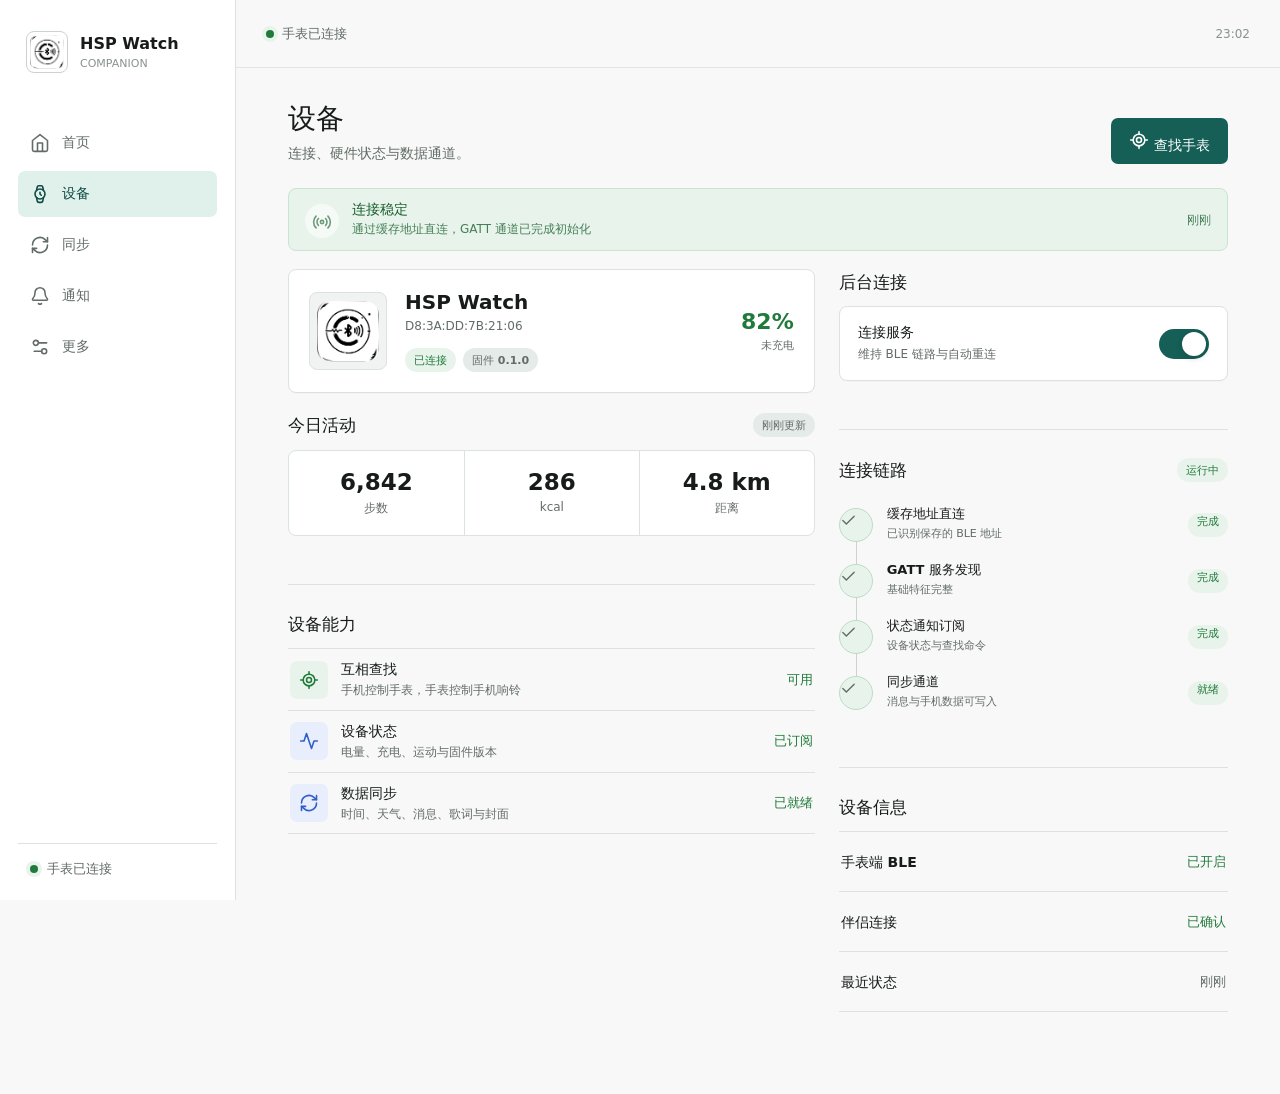
==== design/device.html @ fd457696 "fix(music):music cover send to the watch" ====
<!doctype html>
<html lang="zh-CN">
<head>
  <meta charset="utf-8">
  <meta name="viewport" content="width=device-width, initial-scale=1, viewport-fit=cover">
  <meta name="theme-color" content="#f7f8f7">
  <title>HSP Watch · 设备</title>
  <link rel="icon" href="../app/src/main/res/mipmap-xxxhdpi/ic_launcher_watch.png">
  <link rel="stylesheet" href="assets/styles.css">
  <script defer src="assets/app.js"></script>
</head>
<body data-page="device">
  <div class="app-layout">
    <div data-side-nav></div>

    <div class="app-stage">
      <header class="topbar">
        <a class="mobile-brand" href="index.html">
          <img src="../app/src/main/res/mipmap-xxxhdpi/ic_launcher_watch.png" alt="">
          <span>HSP Watch</span>
        </a>
        <div class="topbar-state">
          <span class="status-dot" data-connection-dot></span>
          <span data-connected-copy>手表已连接</span>
        </div>
        <time class="topbar-time" data-current-time>09:41</time>
      </header>

      <main class="page">
        <div class="page-head">
          <div>
            <h1>设备</h1>
            <p>连接、硬件状态与数据通道。</p>
          </div>
          <button class="btn btn-primary desktop-only" type="button" data-action="find-watch">
            <span class="icon" data-icon="locate-fixed"></span>
            <span data-find-label>查找手表</span>
          </button>
        </div>

        <div class="status-banner">
          <span class="banner-icon"><span class="icon" data-icon="radio"></span></span>
          <div>
            <strong>连接稳定</strong>
            <span>通过缓存地址直连，GATT 通道已完成初始化</span>
          </div>
          <span class="banner-tail" data-sync-age>刚刚</span>
        </div>

        <div class="detail-grid">
          <div class="stack">
            <article class="device-profile surface">
              <div class="device-profile-image">
                <img src="../docs/icon.png" alt="HSP Watch 蓝牙手表标志">
              </div>
              <div class="device-profile-copy">
                <h2>HSP Watch</h2>
                <p>D8:3A:DD:7B:21:06</p>
                <div class="media-capabilities">
                  <span class="badge success">已连接</span>
                  <span class="badge">固件 0.1.0</span>
                </div>
              </div>
              <div class="profile-battery">
                <strong>82%</strong>
                <span>未充电</span>
              </div>
            </article>

            <section class="section">
              <div class="section-head">
                <h2>今日活动</h2>
                <span class="badge">刚刚更新</span>
              </div>
              <div class="activity-strip">
                <div class="activity-item"><strong>6,842</strong><span>步数</span></div>
                <div class="activity-item"><strong>286</strong><span>kcal</span></div>
                <div class="activity-item"><strong>4.8 km</strong><span>距离</span></div>
              </div>
            </section>

            <section class="section">
              <div class="section-head"><h2>设备能力</h2></div>
              <div class="list">
                <div class="list-row">
                  <span class="row-icon green"><span class="icon" data-icon="locate-fixed"></span></span>
                  <span class="row-main"><span class="row-title">互相查找</span><span class="row-subtitle">手机控制手表，手表控制手机响铃</span></span>
                  <span class="row-value success">可用</span>
                </div>
                <div class="list-row">
                  <span class="row-icon blue"><span class="icon" data-icon="activity"></span></span>
                  <span class="row-main"><span class="row-title">设备状态</span><span class="row-subtitle">电量、充电、运动与固件版本</span></span>
                  <span class="row-value success">已订阅</span>
                </div>
                <div class="list-row">
                  <span class="row-icon blue"><span class="icon" data-icon="refresh-cw"></span></span>
                  <span class="row-main"><span class="row-title">数据同步</span><span class="row-subtitle">时间、天气、消息、歌词与封面</span></span>
                  <span class="row-value success">已就绪</span>
                </div>
              </div>
            </section>

            <button class="btn btn-primary btn-block mobile-only" type="button" data-action="find-watch">
              <span class="icon" data-icon="locate-fixed"></span>
              <span data-find-label>查找手表</span>
            </button>
          </div>

          <div class="stack">
            <section class="section">
              <div class="section-head"><h2>后台连接</h2></div>
              <div class="service-control surface">
                <div class="service-control-copy">
                  <strong>连接服务</strong>
                  <span>维持 BLE 链路与自动重连</span>
                </div>
                <label class="switch" aria-label="后台连接服务">
                  <input type="checkbox" checked data-service-toggle>
                  <span class="switch-track"></span>
                </label>
              </div>
            </section>

            <section class="section">
              <div class="section-head"><h2>连接链路</h2><span class="badge success" data-service-badge>运行中</span></div>
              <div class="timeline">
                <div class="timeline-step">
                  <span class="timeline-node"><span class="icon icon-sm" data-icon="check"></span></span>
                  <div><strong>缓存地址直连</strong><span>已识别保存的 BLE 地址</span></div>
                  <span class="badge success">完成</span>
                </div>
                <div class="timeline-step">
                  <span class="timeline-node"><span class="icon icon-sm" data-icon="check"></span></span>
                  <div><strong>GATT 服务发现</strong><span>基础特征完整</span></div>
                  <span class="badge success">完成</span>
                </div>
                <div class="timeline-step">
                  <span class="timeline-node"><span class="icon icon-sm" data-icon="check"></span></span>
                  <div><strong>状态通知订阅</strong><span>设备状态与查找命令</span></div>
                  <span class="badge success">完成</span>
                </div>
                <div class="timeline-step">
                  <span class="timeline-node"><span class="icon icon-sm" data-icon="check"></span></span>
                  <div><strong>同步通道</strong><span>消息与手机数据可写入</span></div>
                  <span class="badge success">就绪</span>
                </div>
              </div>
            </section>

            <section class="section">
              <div class="section-head"><h2>设备信息</h2></div>
              <div class="list">
                <div class="list-row">
                  <span class="row-main"><span class="row-title">手表端 BLE</span></span>
                  <span class="row-value success">已开启</span>
                </div>
                <div class="list-row">
                  <span class="row-main"><span class="row-title">伴侣连接</span></span>
                  <span class="row-value success">已确认</span>
                </div>
                <div class="list-row">
                  <span class="row-main"><span class="row-title">最近状态</span></span>
                  <span class="row-value">刚刚</span>
                </div>
              </div>
            </section>
          </div>
        </div>
      </main>

      <div data-bottom-nav></div>
    </div>
  </div>

  <div class="toast" role="status" aria-live="polite" data-toast></div>
</body>
</html>
---- design/assets/styles.css ----
:root {
  color-scheme: light;
  --canvas: #eef1f0;
  --background: #f7f8f7;
  --surface: #ffffff;
  --surface-subtle: #f0f3f1;
  --surface-strong: #e5ebe8;
  --text: #171b19;
  --text-soft: #626c67;
  --text-faint: #89928e;
  --line: #dce2df;
  --line-strong: #cbd3cf;
  --primary: #155f57;
  --primary-strong: #104a44;
  --primary-soft: #e0f1ec;
  --blue: #315fc7;
  --blue-soft: #e8eefc;
  --success: #207a3b;
  --success-soft: #e8f4eb;
  --warning: #93621b;
  --warning-soft: #fff2d5;
  --danger: #b73832;
  --danger-soft: #fbe9e7;
  --shadow: 0 18px 48px rgba(23, 43, 36, 0.08);
  --radius: 8px;
  --nav-width: 236px;
  --content-width: 1000px;
  font-family: Inter, "Noto Sans SC", "PingFang SC", "Microsoft YaHei", system-ui, sans-serif;
  font-synthesis: none;
  letter-spacing: 0;
}

* {
  box-sizing: border-box;
}

html {
  background: var(--canvas);
  min-width: 320px;
}

body {
  margin: 0;
  min-width: 320px;
  min-height: 100vh;
  background: var(--background);
  color: var(--text);
  -webkit-font-smoothing: antialiased;
  text-rendering: optimizeLegibility;
}

button,
input,
select,
textarea {
  font: inherit;
}

button,
a {
  -webkit-tap-highlight-color: transparent;
}

a {
  color: inherit;
  text-decoration: none;
}

button {
  border: 0;
}

button:focus-visible,
a:focus-visible,
summary:focus-visible,
input:focus-visible {
  outline: 3px solid rgba(49, 95, 199, 0.25);
  outline-offset: 2px;
}

.icon {
  display: inline-flex;
  width: 20px;
  height: 20px;
  flex: 0 0 20px;
  stroke-width: 1.9;
}

.icon svg {
  width: 100%;
  height: 100%;
  fill: none;
  stroke: currentColor;
  stroke-linecap: round;
  stroke-linejoin: round;
  stroke-width: 1.9;
}

.icon-sm {
  width: 17px;
  height: 17px;
  flex-basis: 17px;
}

.icon-lg {
  width: 26px;
  height: 26px;
  flex-basis: 26px;
}

.app-layout {
  width: min(100%, 1440px);
  min-height: 100vh;
  margin: 0 auto;
  background: var(--background);
}

.side-nav {
  position: fixed;
  inset: 0 auto 0 max(0px, calc((100vw - 1440px) / 2));
  z-index: 30;
  width: var(--nav-width);
  display: flex;
  flex-direction: column;
  padding: 26px 18px 22px;
  border-right: 1px solid var(--line);
  background: var(--surface);
}

.brand {
  display: flex;
  align-items: center;
  gap: 12px;
  min-height: 52px;
  padding: 4px 8px;
}

.brand-mark {
  display: grid;
  width: 42px;
  height: 42px;
  place-items: center;
  overflow: hidden;
  border: 1px solid var(--line-strong);
  border-radius: 8px;
  background: var(--surface);
}

.brand-mark img {
  width: 34px;
  height: 34px;
  object-fit: contain;
}

.brand-copy {
  min-width: 0;
}

.brand-copy strong {
  display: block;
  font-size: 16px;
  line-height: 1.25;
}

.brand-copy span {
  display: block;
  margin-top: 3px;
  color: var(--text-faint);
  font-size: 11px;
  line-height: 1.2;
  text-transform: uppercase;
}

.nav-list {
  display: grid;
  gap: 5px;
  margin-top: 42px;
}

.nav-link {
  display: flex;
  align-items: center;
  gap: 12px;
  min-height: 46px;
  padding: 0 12px;
  border-radius: 7px;
  color: var(--text-soft);
  font-size: 14px;
  font-weight: 650;
  transition: background-color 160ms ease, color 160ms ease;
}

.nav-link:hover {
  background: var(--surface-subtle);
  color: var(--text);
}

.nav-link[aria-current="page"] {
  background: var(--primary-soft);
  color: var(--primary-strong);
}

.side-status {
  margin-top: auto;
  padding: 16px 12px 0;
  border-top: 1px solid var(--line);
}

.side-status-row {
  display: flex;
  align-items: center;
  gap: 9px;
  color: var(--text-soft);
  font-size: 13px;
}

.status-dot {
  width: 8px;
  height: 8px;
  flex: 0 0 8px;
  border-radius: 50%;
  background: var(--success);
  box-shadow: 0 0 0 4px var(--success-soft);
}

.app-stage {
  min-height: 100vh;
  margin-left: var(--nav-width);
}

.topbar {
  position: sticky;
  top: 0;
  z-index: 20;
  display: flex;
  align-items: center;
  justify-content: space-between;
  min-height: 68px;
  padding: 0 30px;
  border-bottom: 1px solid rgba(220, 226, 223, 0.85);
  background: rgba(247, 248, 247, 0.96);
  backdrop-filter: blur(18px);
}

.mobile-brand {
  display: none;
  align-items: center;
  gap: 10px;
  font-size: 15px;
  font-weight: 750;
}

.mobile-brand img {
  width: 30px;
  height: 30px;
  object-fit: contain;
}

.topbar-state {
  display: inline-flex;
  align-items: center;
  gap: 8px;
  color: var(--text-soft);
  font-size: 13px;
}

.topbar-time {
  color: var(--text-faint);
  font-size: 12px;
  font-variant-numeric: tabular-nums;
}

.page {
  width: min(100%, var(--content-width));
  margin: 0 auto;
  padding: 34px 30px 80px;
}

.page-head {
  display: flex;
  align-items: flex-end;
  justify-content: space-between;
  gap: 20px;
  margin-bottom: 24px;
}

.page-head h1 {
  margin: 0;
  font-size: 28px;
  line-height: 1.2;
  font-weight: 760;
  letter-spacing: 0;
}

.page-head p {
  max-width: 520px;
  margin: 7px 0 0;
  color: var(--text-soft);
  font-size: 14px;
  line-height: 1.55;
}

.status-banner {
  display: flex;
  align-items: center;
  gap: 13px;
  min-height: 58px;
  margin-bottom: 18px;
  padding: 12px 16px;
  border: 1px solid #cbe3d1;
  border-radius: var(--radius);
  background: var(--success-soft);
  color: #185d2e;
}

.status-banner.info {
  border-color: #ccd8f4;
  background: var(--blue-soft);
  color: #244a9e;
}

.status-banner.warning {
  border-color: #ecd9ae;
  background: var(--warning-soft);
  color: #6d4712;
}

.status-banner.danger {
  border-color: #f0c8c5;
  background: var(--danger-soft);
  color: #8c2f2a;
}

.status-banner .banner-icon {
  display: grid;
  width: 34px;
  height: 34px;
  flex: 0 0 34px;
  place-items: center;
  border-radius: 50%;
  background: rgba(255, 255, 255, 0.72);
}

.status-banner strong,
.status-banner span {
  display: block;
}

.status-banner strong {
  font-size: 14px;
}

.status-banner span {
  margin-top: 2px;
  color: currentColor;
  font-size: 12px;
  opacity: 0.78;
}

.status-banner .banner-tail {
  margin-left: auto;
  white-space: nowrap;
  font-size: 12px;
  font-weight: 700;
}

.surface {
  border: 1px solid var(--line);
  border-radius: var(--radius);
  background: var(--surface);
  box-shadow: 0 1px 0 rgba(18, 39, 32, 0.02);
}

.home-grid {
  display: grid;
  grid-template-columns: minmax(0, 1.35fr) minmax(280px, 0.65fr);
  gap: 18px;
}

.stack {
  display: grid;
  align-content: start;
  gap: 18px;
}

.device-hero {
  position: relative;
  display: grid;
  grid-template-columns: 148px minmax(0, 1fr);
  min-height: 238px;
  overflow: hidden;
}

.device-visual {
  display: grid;
  place-items: center;
  border-right: 1px solid var(--line);
  background: #edf2f0;
}

.device-visual img {
  width: 108px;
  height: 108px;
  object-fit: contain;
  filter: contrast(1.08);
}

.device-content {
  display: flex;
  min-width: 0;
  flex-direction: column;
  padding: 24px;
}

.eyebrow {
  color: var(--text-faint);
  font-size: 11px;
  font-weight: 750;
  line-height: 1.3;
  text-transform: uppercase;
}

.device-title-row {
  display: flex;
  align-items: flex-start;
  justify-content: space-between;
  gap: 16px;
  margin-top: 7px;
}

.device-title-row h2 {
  margin: 0;
  font-size: 23px;
  line-height: 1.25;
}

.device-subtitle {
  margin: 6px 0 0;
  color: var(--text-soft);
  font-size: 13px;
}

.battery-readout {
  display: inline-flex;
  align-items: center;
  gap: 7px;
  color: var(--success);
  font-size: 15px;
  font-weight: 780;
  font-variant-numeric: tabular-nums;
  white-space: nowrap;
}

.device-meta {
  display: flex;
  flex-wrap: wrap;
  gap: 8px 16px;
  margin-top: 22px;
  color: var(--text-soft);
  font-size: 12px;
}

.device-meta span {
  display: inline-flex;
  align-items: center;
  gap: 6px;
}

.device-actions {
  display: flex;
  gap: 10px;
  margin-top: auto;
  padding-top: 24px;
}

.btn {
  display: inline-flex;
  min-height: 46px;
  align-items: center;
  justify-content: center;
  gap: 9px;
  padding: 0 17px;
  border: 1px solid transparent;
  border-radius: 7px;
  cursor: pointer;
  font-size: 14px;
  font-weight: 720;
  line-height: 1;
  transition: background-color 160ms ease, border-color 160ms ease, color 160ms ease,
    transform 120ms ease;
}

.btn:active {
  transform: translateY(1px);
}

.btn:disabled {
  cursor: wait;
  opacity: 0.72;
}

.btn-primary {
  background: var(--primary);
  color: #ffffff;
}

.btn-primary:hover {
  background: var(--primary-strong);
}

.btn-secondary {
  border-color: var(--line-strong);
  background: var(--surface);
  color: var(--text);
}

.btn-secondary:hover {
  border-color: #aeb9b4;
  background: var(--surface-subtle);
}

.btn-danger {
  border-color: #e4b8b4;
  background: var(--surface);
  color: var(--danger);
}

.btn-danger:hover {
  background: var(--danger-soft);
}

.btn-quiet {
  background: transparent;
  color: var(--primary);
}

.btn-block {
  width: 100%;
}

.icon-button {
  display: inline-grid;
  width: 44px;
  height: 44px;
  place-items: center;
  border: 1px solid var(--line);
  border-radius: 7px;
  background: var(--surface);
  color: var(--text-soft);
  cursor: pointer;
}

.icon-button:hover {
  background: var(--surface-subtle);
  color: var(--text);
}

.stats-grid {
  display: grid;
  grid-template-columns: repeat(3, minmax(0, 1fr));
  gap: 10px;
}

.stat-card {
  min-width: 0;
  padding: 15px 14px;
}

.stat-icon {
  display: grid;
  width: 34px;
  height: 34px;
  place-items: center;
  border-radius: 7px;
  background: var(--surface-subtle);
  color: var(--primary);
}

.stat-value {
  display: block;
  margin-top: 16px;
  font-size: 21px;
  font-weight: 790;
  font-variant-numeric: tabular-nums;
  line-height: 1.1;
}

.stat-label {
  display: block;
  margin-top: 5px;
  overflow-wrap: anywhere;
  color: var(--text-soft);
  font-size: 12px;
}

.section {
  padding: 2px 0;
}

.section + .section {
  margin-top: 28px;
  padding-top: 28px;
  border-top: 1px solid var(--line);
}

.section-head {
  display: flex;
  align-items: center;
  justify-content: space-between;
  gap: 16px;
  margin-bottom: 13px;
}

.section-head h2 {
  margin: 0;
  font-size: 17px;
  line-height: 1.3;
}

.section-head a,
.section-head button {
  color: var(--primary);
  font-size: 12px;
  font-weight: 720;
}

.section-note {
  margin: -4px 0 16px;
  color: var(--text-soft);
  font-size: 12px;
  line-height: 1.55;
}

.list {
  overflow: hidden;
  border-top: 1px solid var(--line);
}

.list-row {
  display: flex;
  min-height: 60px;
  align-items: center;
  gap: 13px;
  padding: 11px 2px;
  border-bottom: 1px solid var(--line);
}

.row-icon {
  display: grid;
  width: 38px;
  height: 38px;
  flex: 0 0 38px;
  place-items: center;
  border-radius: 7px;
  background: var(--surface-subtle);
  color: var(--text-soft);
}

.row-icon.green {
  background: var(--success-soft);
  color: var(--success);
}

.row-icon.blue {
  background: var(--blue-soft);
  color: var(--blue);
}

.row-icon.amber {
  background: var(--warning-soft);
  color: var(--warning);
}

.row-main {
  min-width: 0;
  flex: 1;
}

.row-title {
  display: block;
  overflow-wrap: anywhere;
  font-size: 14px;
  font-weight: 680;
  line-height: 1.35;
}

.row-subtitle {
  display: block;
  margin-top: 3px;
  overflow-wrap: anywhere;
  color: var(--text-soft);
  font-size: 12px;
  line-height: 1.4;
}

.row-value {
  margin-left: auto;
  color: var(--text-soft);
  font-size: 13px;
  font-weight: 650;
  text-align: right;
  white-space: nowrap;
}

.row-value.success {
  color: var(--success);
}

.row-value.warning {
  color: var(--warning);
}

.row-value.danger {
  color: var(--danger);
}

.badge {
  display: inline-flex;
  min-height: 24px;
  align-items: center;
  justify-content: center;
  gap: 5px;
  padding: 3px 9px;
  border-radius: 999px;
  background: var(--surface-strong);
  color: var(--text-soft);
  font-size: 11px;
  font-weight: 720;
  line-height: 1;
  white-space: nowrap;
}

.badge.success {
  background: var(--success-soft);
  color: var(--success);
}

.badge.blue {
  background: var(--blue-soft);
  color: var(--blue);
}

.badge.warning {
  background: var(--warning-soft);
  color: var(--warning);
}

.badge.danger {
  background: var(--danger-soft);
  color: var(--danger);
}

.compact-panel {
  padding: 17px;
}

.quick-status {
  display: grid;
  gap: 2px;
}

.quick-status .list-row {
  min-height: 52px;
  padding-inline: 0;
}

.quick-status .list-row:first-child {
  border-top: 0;
}

.link-row {
  cursor: pointer;
}

.link-row:hover .row-title {
  color: var(--primary);
}

.activity-strip {
  display: grid;
  grid-template-columns: repeat(3, minmax(0, 1fr));
  border: 1px solid var(--line);
  border-radius: var(--radius);
  background: var(--surface);
}

.activity-item {
  min-width: 0;
  padding: 18px;
  text-align: center;
}

.activity-item + .activity-item {
  border-left: 1px solid var(--line);
}

.activity-item strong,
.activity-item span {
  display: block;
}

.activity-item strong {
  font-size: 23px;
  font-variant-numeric: tabular-nums;
}

.activity-item span {
  margin-top: 5px;
  color: var(--text-soft);
  font-size: 12px;
}

.detail-grid {
  display: grid;
  grid-template-columns: minmax(0, 1.15fr) minmax(280px, 0.85fr);
  gap: 24px;
}

.device-profile {
  display: flex;
  align-items: center;
  gap: 18px;
  padding: 20px;
}

.device-profile-image {
  display: grid;
  width: 78px;
  height: 78px;
  flex: 0 0 78px;
  place-items: center;
  border: 1px solid var(--line);
  border-radius: 8px;
  background: var(--surface-subtle);
}

.device-profile-image img {
  width: 62px;
  height: 62px;
  object-fit: contain;
}

.device-profile-copy {
  min-width: 0;
  flex: 1;
}

.device-profile-copy h2 {
  margin: 0;
  font-size: 20px;
}

.device-profile-copy p {
  margin: 5px 0 0;
  overflow-wrap: anywhere;
  color: var(--text-soft);
  font-size: 12px;
  font-variant-numeric: tabular-nums;
}

.profile-battery {
  text-align: right;
}

.profile-battery strong {
  display: block;
  color: var(--success);
  font-size: 22px;
}

.profile-battery span {
  display: block;
  margin-top: 4px;
  color: var(--text-soft);
  font-size: 11px;
}

.service-control {
  display: flex;
  align-items: center;
  justify-content: space-between;
  gap: 18px;
  padding: 17px 18px;
}

.service-control-copy {
  min-width: 0;
}

.service-control-copy strong,
.service-control-copy span {
  display: block;
}

.service-control-copy strong {
  font-size: 14px;
}

.service-control-copy span {
  margin-top: 4px;
  color: var(--text-soft);
  font-size: 12px;
}

.switch {
  position: relative;
  width: 50px;
  height: 30px;
  flex: 0 0 50px;
}

.switch input {
  position: absolute;
  width: 1px;
  height: 1px;
  opacity: 0;
}

.switch-track {
  position: absolute;
  inset: 0;
  border-radius: 999px;
  background: #bfc7c3;
  cursor: pointer;
  transition: background-color 160ms ease;
}

.switch-track::after {
  position: absolute;
  top: 3px;
  left: 3px;
  width: 24px;
  height: 24px;
  border-radius: 50%;
  background: #ffffff;
  box-shadow: 0 2px 6px rgba(20, 35, 30, 0.2);
  content: "";
  transition: transform 160ms ease;
}

.switch input:checked + .switch-track {
  background: var(--primary);
}

.switch input:checked + .switch-track::after {
  transform: translateX(20px);
}

.switch input:focus-visible + .switch-track {
  outline: 3px solid rgba(49, 95, 199, 0.25);
  outline-offset: 2px;
}

.timeline {
  position: relative;
  display: grid;
  gap: 0;
}

.timeline::before {
  position: absolute;
  top: 25px;
  bottom: 25px;
  left: 17px;
  width: 1px;
  background: var(--line-strong);
  content: "";
}

.timeline-step {
  position: relative;
  display: grid;
  grid-template-columns: 36px minmax(0, 1fr) auto;
  align-items: center;
  min-height: 56px;
  gap: 12px;
}

.timeline-node {
  z-index: 1;
  display: grid;
  width: 34px;
  height: 34px;
  place-items: center;
  border: 1px solid #bddbc5;
  border-radius: 50%;
  background: var(--success-soft);
  color: var(--success);
}

.timeline-step strong {
  display: block;
  font-size: 13px;
}

.timeline-step span {
  display: block;
  margin-top: 3px;
  color: var(--text-soft);
  font-size: 11px;
}

.sync-overview {
  display: grid;
  grid-template-columns: minmax(0, 1fr) auto;
  align-items: center;
  gap: 22px;
  padding: 20px;
}

.sync-overview-main {
  display: flex;
  align-items: center;
  gap: 15px;
}

.sync-orbit {
  display: grid;
  width: 54px;
  height: 54px;
  flex: 0 0 54px;
  place-items: center;
  border: 1px solid #bfd0f4;
  border-radius: 50%;
  background: var(--blue-soft);
  color: var(--blue);
}

.sync-overview h2 {
  margin: 0;
  font-size: 18px;
}

.sync-overview p {
  margin: 5px 0 0;
  color: var(--text-soft);
  font-size: 12px;
  line-height: 1.5;
}

.sync-progress {
  height: 3px;
  overflow: hidden;
  border-radius: 3px;
  background: #d9e0de;
}

.sync-progress span {
  display: block;
  width: 0;
  height: 100%;
  background: var(--blue);
  transition: width 1.2s ease;
}

.sync-progress.is-running span {
  width: 82%;
}

.media-panel {
  display: grid;
  grid-template-columns: 104px minmax(0, 1fr);
  overflow: hidden;
}

.media-art {
  display: grid;
  min-height: 142px;
  place-items: center;
  background: #242a28;
  color: #ffffff;
}

.media-art .icon {
  width: 34px;
  height: 34px;
}

.media-content {
  display: flex;
  min-width: 0;
  flex-direction: column;
  justify-content: center;
  padding: 18px;
}

.media-content h3 {
  margin: 0;
  font-size: 16px;
}

.media-content p {
  margin: 5px 0 0;
  color: var(--text-soft);
  font-size: 12px;
}

.media-capabilities {
  display: flex;
  flex-wrap: wrap;
  gap: 7px;
  margin-top: 15px;
}

.source-row {
  display: flex;
  flex-wrap: wrap;
  gap: 9px;
}

.source-chip {
  display: inline-flex;
  min-height: 38px;
  align-items: center;
  gap: 8px;
  padding: 0 12px;
  border: 1px solid var(--line);
  border-radius: 7px;
  background: var(--surface);
  color: var(--text-soft);
  font-size: 12px;
  font-weight: 680;
}

.source-mark {
  display: grid;
  width: 23px;
  height: 23px;
  place-items: center;
  border-radius: 6px;
  background: var(--surface-strong);
  color: var(--text);
  font-size: 10px;
  font-weight: 800;
}

.source-mark.sms {
  background: var(--blue-soft);
  color: var(--blue);
}

.source-mark.wechat {
  background: var(--success-soft);
  color: var(--success);
}

.source-mark.qq {
  background: var(--danger-soft);
  color: var(--danger);
}

.notification-list {
  display: grid;
  gap: 10px;
}

.notification-item {
  display: grid;
  grid-template-columns: 42px minmax(0, 1fr) auto;
  gap: 12px;
  align-items: start;
  padding: 14px;
}

.notification-app {
  display: grid;
  width: 42px;
  height: 42px;
  place-items: center;
  border-radius: 8px;
  background: var(--surface-subtle);
  color: var(--text);
  font-size: 12px;
  font-weight: 820;
}

.notification-copy {
  min-width: 0;
}

.notification-title {
  display: flex;
  align-items: baseline;
  gap: 8px;
}

.notification-title strong {
  overflow: hidden;
  font-size: 13px;
  text-overflow: ellipsis;
  white-space: nowrap;
}

.notification-title span {
  color: var(--text-faint);
  font-size: 11px;
  white-space: nowrap;
}

.notification-copy p {
  display: -webkit-box;
  margin: 5px 0 0;
  overflow: hidden;
  color: var(--text-soft);
  font-size: 12px;
  line-height: 1.45;
  -webkit-box-orient: vertical;
  -webkit-line-clamp: 2;
}

.notification-state {
  margin-top: 1px;
}

.settings-group {
  overflow: hidden;
  border-top: 1px solid var(--line);
}

.setting-row {
  display: flex;
  min-height: 64px;
  align-items: center;
  gap: 13px;
  padding: 10px 2px;
  border-bottom: 1px solid var(--line);
}

.setting-row .btn {
  min-height: 38px;
  padding-inline: 13px;
  font-size: 12px;
}

.diagnostics {
  border: 1px solid var(--line);
  border-radius: var(--radius);
  background: var(--surface);
}

.diagnostics summary {
  display: flex;
  min-height: 58px;
  align-items: center;
  gap: 11px;
  padding: 0 16px;
  cursor: pointer;
  font-size: 14px;
  font-weight: 700;
  list-style: none;
}

.diagnostics summary::-webkit-details-marker {
  display: none;
}

.diagnostics summary .summary-chevron {
  margin-left: auto;
  transition: transform 160ms ease;
}

.diagnostics[open] summary .summary-chevron {
  transform: rotate(90deg);
}

.diagnostic-content {
  padding: 0 16px 15px;
  border-top: 1px solid var(--line);
}

.diagnostic-row {
  display: flex;
  min-height: 43px;
  align-items: center;
  justify-content: space-between;
  gap: 20px;
  border-bottom: 1px solid #edf0ee;
  font-size: 12px;
}

.diagnostic-row:last-child {
  border-bottom: 0;
}

.diagnostic-row span:first-child {
  color: var(--text-soft);
}

.diagnostic-row span:last-child {
  max-width: 60%;
  overflow-wrap: anywhere;
  text-align: right;
  font-variant-numeric: tabular-nums;
}

.bottom-nav {
  display: none;
}

.toast {
  position: fixed;
  right: 24px;
  bottom: 24px;
  z-index: 100;
  display: flex;
  max-width: min(380px, calc(100vw - 32px));
  min-height: 48px;
  align-items: center;
  gap: 10px;
  padding: 11px 15px;
  border: 1px solid #284a43;
  border-radius: 7px;
  background: #173a34;
  color: #ffffff;
  box-shadow: var(--shadow);
  font-size: 13px;
  opacity: 0;
  pointer-events: none;
  transform: translateY(10px);
  transition: opacity 160ms ease, transform 160ms ease;
}

.toast.is-visible {
  opacity: 1;
  transform: translateY(0);
}

.spinner {
  animation: spin 900ms linear infinite;
}

.muted {
  color: var(--text-soft);
}

.success-text {
  color: var(--success);
}

.danger-text {
  color: var(--danger);
}

.numeric {
  font-variant-numeric: tabular-nums;
}

.mt-12 {
  margin-top: 12px;
}

.mt-14 {
  margin-top: 14px;
}

.mt-28 {
  margin-top: 28px;
}

.flush-banner {
  margin-bottom: 0;
}

.desktop-only {
  display: initial;
}

.mobile-only {
  display: none;
}

@keyframes spin {
  to {
    transform: rotate(360deg);
  }
}

@media (max-width: 1050px) {
  :root {
    --nav-width: 218px;
  }

  .page {
    padding-inline: 24px;
  }

  .home-grid,
  .detail-grid {
    grid-template-columns: 1fr;
  }

  .home-grid > .stack:last-child {
    grid-template-columns: repeat(2, minmax(0, 1fr));
  }

  .home-grid > .stack:last-child .section:last-child {
    margin-top: 0;
    padding-top: 2px;
    border-top: 0;
  }
}

@media (max-width: 899px) {
  body {
    background: var(--background);
  }

  .app-layout {
    width: 100%;
  }

  .side-nav {
    display: none;
  }

  .app-stage {
    margin-left: 0;
  }

  .topbar {
    min-height: 60px;
    padding: 0 18px;
    background: rgba(247, 248, 247, 0.97);
  }

  .mobile-brand {
    display: flex;
  }

  .topbar-time {
    display: none;
  }

  .page {
    width: 100%;
    padding: 24px 18px calc(94px + env(safe-area-inset-bottom));
  }

  .page-head {
    align-items: flex-start;
    margin-bottom: 18px;
  }

  .page-head h1 {
    font-size: 24px;
  }

  .page-head p {
    margin-top: 5px;
    font-size: 13px;
  }

  .home-grid > .stack:last-child {
    grid-template-columns: 1fr;
  }

  .home-grid > .stack:last-child .section:last-child {
    margin-top: 28px;
    padding-top: 28px;
    border-top: 1px solid var(--line);
  }

  .bottom-nav {
    position: fixed;
    inset: auto 0 0;
    z-index: 50;
    display: grid;
    grid-template-columns: repeat(5, minmax(0, 1fr));
    min-height: calc(68px + env(safe-area-inset-bottom));
    padding: 7px 6px env(safe-area-inset-bottom);
    border-top: 1px solid var(--line);
    background: rgba(255, 255, 255, 0.97);
    backdrop-filter: blur(18px);
  }

  .bottom-nav .nav-link {
    display: flex;
    min-width: 0;
    min-height: 54px;
    flex-direction: column;
    gap: 4px;
    justify-content: center;
    padding: 3px 2px;
    background: transparent;
    font-size: 10px;
    font-weight: 650;
  }

  .bottom-nav .nav-link[aria-current="page"] {
    color: var(--primary);
  }

  .bottom-nav .nav-link .icon {
    width: 21px;
    height: 21px;
  }

  .toast {
    right: 16px;
    bottom: calc(82px + env(safe-area-inset-bottom));
  }

  .desktop-only {
    display: none;
  }

  .mobile-only {
    display: initial;
  }
}

@media (max-width: 620px) {
  .status-banner {
    align-items: flex-start;
  }

  .status-banner .banner-tail {
    display: none;
  }

  .device-hero {
    grid-template-columns: 96px minmax(0, 1fr);
    min-height: 218px;
  }

  .device-visual img {
    width: 76px;
    height: 76px;
  }

  .device-content {
    padding: 18px 16px;
  }

  .device-title-row {
    display: block;
  }

  .battery-readout {
    margin-top: 9px;
  }

  .device-meta {
    margin-top: 14px;
  }

  .device-actions {
    flex-direction: column;
    padding-top: 16px;
  }

  .device-actions .btn {
    width: 100%;
  }

  .stats-grid {
    gap: 7px;
  }

  .stat-card {
    padding: 13px 10px;
  }

  .stat-icon {
    width: 30px;
    height: 30px;
  }

  .stat-value {
    margin-top: 13px;
    font-size: 18px;
  }

  .activity-item {
    padding: 16px 8px;
  }

  .activity-item strong {
    font-size: 19px;
  }

  .device-profile {
    align-items: flex-start;
    gap: 13px;
    padding: 16px;
  }

  .device-profile-image {
    width: 62px;
    height: 62px;
    flex-basis: 62px;
  }

  .device-profile-image img {
    width: 48px;
    height: 48px;
  }

  .profile-battery {
    margin-left: auto;
  }

  .sync-overview {
    grid-template-columns: 1fr;
    padding: 17px;
  }

  .sync-overview .btn {
    width: 100%;
  }

  .media-panel {
    grid-template-columns: 82px minmax(0, 1fr);
  }

  .media-art {
    min-height: 132px;
  }

  .notification-item {
    grid-template-columns: 38px minmax(0, 1fr);
    padding: 12px;
  }

  .notification-app {
    width: 38px;
    height: 38px;
  }

  .notification-state {
    grid-column: 2;
    justify-self: start;
  }

  .row-value {
    max-width: 42%;
    white-space: normal;
  }
}

@media (max-width: 370px) {
  .page {
    padding-inline: 14px;
  }

  .topbar {
    padding-inline: 14px;
  }

  .stats-grid {
    grid-template-columns: 1fr;
  }

  .stat-card {
    display: grid;
    grid-template-columns: 34px minmax(0, 1fr);
    column-gap: 12px;
    align-items: center;
  }

  .stat-value {
    margin-top: 0;
  }

  .stat-label {
    grid-column: 2;
  }

  .device-hero {
    grid-template-columns: 1fr;
  }

  .device-visual {
    min-height: 88px;
    border-right: 0;
    border-bottom: 1px solid var(--line);
  }

  .device-visual img {
    width: 64px;
    height: 64px;
  }

  .activity-strip {
    grid-template-columns: 1fr;
  }

  .activity-item + .activity-item {
    border-top: 1px solid var(--line);
    border-left: 0;
  }
}

@media (prefers-reduced-motion: reduce) {
  *,
  *::before,
  *::after {
    scroll-behavior: auto !important;
    animation-duration: 0.01ms !important;
    animation-iteration-count: 1 !important;
    transition-duration: 0.01ms !important;
  }
}
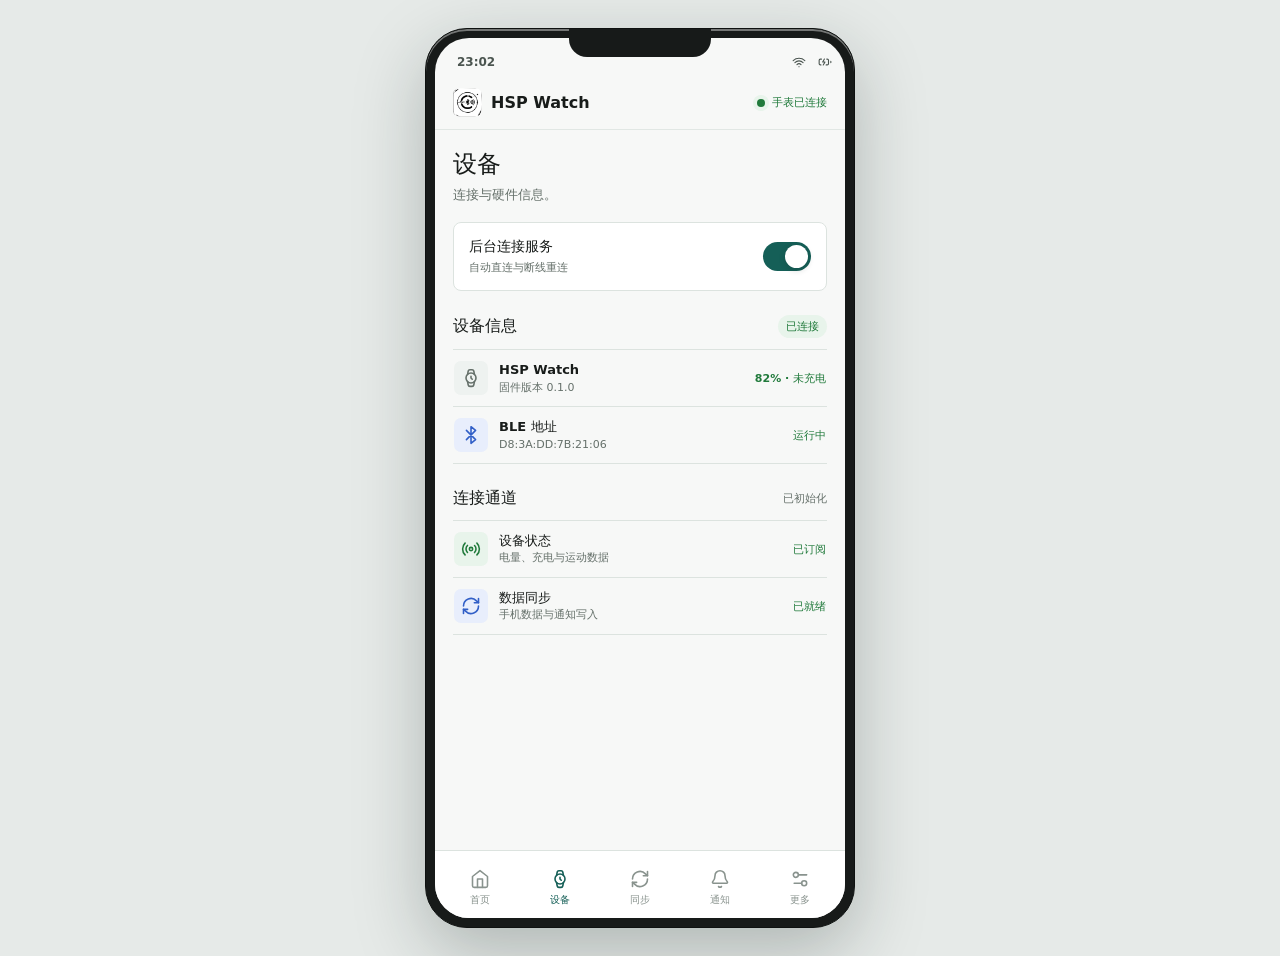
==== commit 60eed8e6: "fix(ui):update app ui" ====
--- a/design/device.html
+++ b/design/device.html
@@ -10,168 +10,49 @@
   <script defer src="assets/app.js"></script>
 </head>
 <body data-page="device">
-  <div class="app-layout">
-    <div data-side-nav></div>
+  <div class="prototype-stage">
+    <div class="phone-frame">
+      <div class="phone-screen">
+        <div class="system-bar">
+          <time data-current-time>09:41</time>
+          <div class="system-icons" aria-hidden="true"><span class="icon" data-icon="wifi"></span><span class="icon" data-icon="battery-charging"></span></div>
+        </div>
+        <header class="app-bar">
+          <a class="app-brand" href="index.html"><img src="../app/src/main/res/mipmap-xxxhdpi/ic_launcher_watch.png" alt=""><span>HSP Watch</span></a>
+          <span class="connection-chip"><span class="status-dot" data-connection-dot></span><span data-connected-copy>手表已连接</span></span>
+        </header>
 
-    <div class="app-stage">
-      <header class="topbar">
-        <a class="mobile-brand" href="index.html">
-          <img src="../app/src/main/res/mipmap-xxxhdpi/ic_launcher_watch.png" alt="">
-          <span>HSP Watch</span>
-        </a>
-        <div class="topbar-state">
-          <span class="status-dot" data-connection-dot></span>
-          <span data-connected-copy>手表已连接</span>
-        </div>
-        <time class="topbar-time" data-current-time>09:41</time>
-      </header>
+        <main class="phone-content">
+          <div class="page-head"><h1>设备</h1><p>连接与硬件信息。</p></div>
 
-      <main class="page">
-        <div class="page-head">
-          <div>
-            <h1>设备</h1>
-            <p>连接、硬件状态与数据通道。</p>
-          </div>
-          <button class="btn btn-primary desktop-only" type="button" data-action="find-watch">
-            <span class="icon" data-icon="locate-fixed"></span>
-            <span data-find-label>查找手表</span>
-          </button>
-        </div>
+          <article class="plain-card surface">
+            <div class="service-control">
+              <div class="service-control-copy"><strong>后台连接服务</strong><span>自动直连与断线重连</span></div>
+              <label class="switch" aria-label="后台连接服务"><input type="checkbox" checked data-service-toggle><span class="switch-track"></span></label>
+            </div>
+          </article>
 
-        <div class="status-banner">
-          <span class="banner-icon"><span class="icon" data-icon="radio"></span></span>
-          <div>
-            <strong>连接稳定</strong>
-            <span>通过缓存地址直连，GATT 通道已完成初始化</span>
-          </div>
-          <span class="banner-tail" data-sync-age>刚刚</span>
-        </div>
+          <section class="section">
+            <div class="section-head"><h2>设备信息</h2><span class="badge good" data-connection-value>已连接</span></div>
+            <div class="key-list">
+              <div class="key-row"><span class="row-icon"><span class="icon" data-icon="watch"></span></span><span class="row-copy"><strong>HSP Watch</strong><span>固件版本 0.1.0</span></span><span class="row-state good">82% · 未充电</span></div>
+              <div class="key-row"><span class="row-icon blue"><span class="icon" data-icon="bluetooth"></span></span><span class="row-copy"><strong>BLE 地址</strong><span>D8:3A:DD:7B:21:06</span></span><span class="row-state" data-service-state>运行中</span></div>
+            </div>
+          </section>
 
-        <div class="detail-grid">
-          <div class="stack">
-            <article class="device-profile surface">
-              <div class="device-profile-image">
-                <img src="../docs/icon.png" alt="HSP Watch 蓝牙手表标志">
-              </div>
-              <div class="device-profile-copy">
-                <h2>HSP Watch</h2>
-                <p>D8:3A:DD:7B:21:06</p>
-                <div class="media-capabilities">
-                  <span class="badge success">已连接</span>
-                  <span class="badge">固件 0.1.0</span>
-                </div>
-              </div>
-              <div class="profile-battery">
-                <strong>82%</strong>
-                <span>未充电</span>
-              </div>
-            </article>
+          <section class="section">
+            <div class="section-head"><h2>连接通道</h2><span>已初始化</span></div>
+            <div class="key-list">
+              <div class="key-row"><span class="row-icon green"><span class="icon" data-icon="radio"></span></span><span class="row-copy"><strong>设备状态</strong><span>电量、充电与运动数据</span></span><span class="row-state good" data-status-channel>已订阅</span></div>
+              <div class="key-row"><span class="row-icon blue"><span class="icon" data-icon="refresh-cw"></span></span><span class="row-copy"><strong>数据同步</strong><span>手机数据与通知写入</span></span><span class="row-state blue" data-sync-channel>已就绪</span></div>
+            </div>
+          </section>
+        </main>
 
-            <section class="section">
-              <div class="section-head">
-                <h2>今日活动</h2>
-                <span class="badge">刚刚更新</span>
-              </div>
-              <div class="activity-strip">
-                <div class="activity-item"><strong>6,842</strong><span>步数</span></div>
-                <div class="activity-item"><strong>286</strong><span>kcal</span></div>
-                <div class="activity-item"><strong>4.8 km</strong><span>距离</span></div>
-              </div>
-            </section>
-
-            <section class="section">
-              <div class="section-head"><h2>设备能力</h2></div>
-              <div class="list">
-                <div class="list-row">
-                  <span class="row-icon green"><span class="icon" data-icon="locate-fixed"></span></span>
-                  <span class="row-main"><span class="row-title">互相查找</span><span class="row-subtitle">手机控制手表，手表控制手机响铃</span></span>
-                  <span class="row-value success">可用</span>
-                </div>
-                <div class="list-row">
-                  <span class="row-icon blue"><span class="icon" data-icon="activity"></span></span>
-                  <span class="row-main"><span class="row-title">设备状态</span><span class="row-subtitle">电量、充电、运动与固件版本</span></span>
-                  <span class="row-value success">已订阅</span>
-                </div>
-                <div class="list-row">
-                  <span class="row-icon blue"><span class="icon" data-icon="refresh-cw"></span></span>
-                  <span class="row-main"><span class="row-title">数据同步</span><span class="row-subtitle">时间、天气、消息、歌词与封面</span></span>
-                  <span class="row-value success">已就绪</span>
-                </div>
-              </div>
-            </section>
-
-            <button class="btn btn-primary btn-block mobile-only" type="button" data-action="find-watch">
-              <span class="icon" data-icon="locate-fixed"></span>
-              <span data-find-label>查找手表</span>
-            </button>
-          </div>
-
-          <div class="stack">
-            <section class="section">
-              <div class="section-head"><h2>后台连接</h2></div>
-              <div class="service-control surface">
-                <div class="service-control-copy">
-                  <strong>连接服务</strong>
-                  <span>维持 BLE 链路与自动重连</span>
-                </div>
-                <label class="switch" aria-label="后台连接服务">
-                  <input type="checkbox" checked data-service-toggle>
-                  <span class="switch-track"></span>
-                </label>
-              </div>
-            </section>
-
-            <section class="section">
-              <div class="section-head"><h2>连接链路</h2><span class="badge success" data-service-badge>运行中</span></div>
-              <div class="timeline">
-                <div class="timeline-step">
-                  <span class="timeline-node"><span class="icon icon-sm" data-icon="check"></span></span>
-                  <div><strong>缓存地址直连</strong><span>已识别保存的 BLE 地址</span></div>
-                  <span class="badge success">完成</span>
-                </div>
-                <div class="timeline-step">
-                  <span class="timeline-node"><span class="icon icon-sm" data-icon="check"></span></span>
-                  <div><strong>GATT 服务发现</strong><span>基础特征完整</span></div>
-                  <span class="badge success">完成</span>
-                </div>
-                <div class="timeline-step">
-                  <span class="timeline-node"><span class="icon icon-sm" data-icon="check"></span></span>
-                  <div><strong>状态通知订阅</strong><span>设备状态与查找命令</span></div>
-                  <span class="badge success">完成</span>
-                </div>
-                <div class="timeline-step">
-                  <span class="timeline-node"><span class="icon icon-sm" data-icon="check"></span></span>
-                  <div><strong>同步通道</strong><span>消息与手机数据可写入</span></div>
-                  <span class="badge success">就绪</span>
-                </div>
-              </div>
-            </section>
-
-            <section class="section">
-              <div class="section-head"><h2>设备信息</h2></div>
-              <div class="list">
-                <div class="list-row">
-                  <span class="row-main"><span class="row-title">手表端 BLE</span></span>
-                  <span class="row-value success">已开启</span>
-                </div>
-                <div class="list-row">
-                  <span class="row-main"><span class="row-title">伴侣连接</span></span>
-                  <span class="row-value success">已确认</span>
-                </div>
-                <div class="list-row">
-                  <span class="row-main"><span class="row-title">最近状态</span></span>
-                  <span class="row-value">刚刚</span>
-                </div>
-              </div>
-            </section>
-          </div>
-        </div>
-      </main>
-
-      <div data-bottom-nav></div>
+        <div data-bottom-nav></div>
+        <div class="toast" role="status" aria-live="polite" data-toast></div>
+      </div>
     </div>
   </div>
-
-  <div class="toast" role="status" aria-live="polite" data-toast></div>
 </body>
 </html>
--- a/design/assets/styles.css
+++ b/design/assets/styles.css
@@ -1,30 +1,29 @@
 :root {
   color-scheme: light;
-  --canvas: #eef1f0;
-  --background: #f7f8f7;
+  --canvas: #e6eae8;
+  --screen: #f7f8f7;
   --surface: #ffffff;
-  --surface-subtle: #f0f3f1;
-  --surface-strong: #e5ebe8;
-  --text: #171b19;
-  --text-soft: #626c67;
-  --text-faint: #89928e;
-  --line: #dce2df;
-  --line-strong: #cbd3cf;
+  --surface-soft: #eef2f0;
+  --line: #dce3df;
+  --text: #181c1a;
+  --muted: #65706a;
+  --faint: #89938e;
   --primary: #155f57;
-  --primary-strong: #104a44;
+  --primary-pressed: #104b45;
   --primary-soft: #e0f1ec;
   --blue: #315fc7;
   --blue-soft: #e8eefc;
-  --success: #207a3b;
-  --success-soft: #e8f4eb;
-  --warning: #93621b;
-  --warning-soft: #fff2d5;
-  --danger: #b73832;
-  --danger-soft: #fbe9e7;
-  --shadow: 0 18px 48px rgba(23, 43, 36, 0.08);
+  --green: #207a3b;
+  --green-soft: #e8f4eb;
+  --amber: #93621b;
+  --amber-soft: #fff2d5;
+  --red: #b73832;
+  --red-soft: #fbe9e7;
+  --success: var(--green);
+  --success-soft: var(--green-soft);
+  --danger: var(--red);
+  --danger-soft: var(--red-soft);
   --radius: 8px;
-  --nav-width: 236px;
-  --content-width: 1000px;
   font-family: Inter, "Noto Sans SC", "PingFang SC", "Microsoft YaHei", system-ui, sans-serif;
   font-synthesis: none;
   letter-spacing: 0;
@@ -34,25 +33,25 @@
   box-sizing: border-box;
 }
 
+html,
+body {
+  min-width: 320px;
+  min-height: 100%;
+}
+
 html {
   background: var(--canvas);
-  min-width: 320px;
 }
 
 body {
   margin: 0;
-  min-width: 320px;
-  min-height: 100vh;
-  background: var(--background);
+  background: var(--canvas);
   color: var(--text);
   -webkit-font-smoothing: antialiased;
-  text-rendering: optimizeLegibility;
 }
 
 button,
-input,
-select,
-textarea {
+input {
   font: inherit;
 }
 
@@ -72,10 +71,328 @@
 
 button:focus-visible,
 a:focus-visible,
-summary:focus-visible,
-input:focus-visible {
-  outline: 3px solid rgba(49, 95, 199, 0.25);
+input:focus-visible,
+summary:focus-visible {
+  outline: 3px solid rgba(49, 95, 199, 0.28);
   outline-offset: 2px;
+}
+
+.prototype-stage {
+  display: grid;
+  min-height: 100vh;
+  place-items: center;
+  padding: 28px;
+}
+
+.phone-frame {
+  position: relative;
+  width: 430px;
+  height: 900px;
+  padding: 9px;
+  overflow: hidden;
+  border: 1px solid #0e1110;
+  border-radius: 42px;
+  background: #171a19;
+  box-shadow: 0 24px 70px rgba(19, 33, 29, 0.26), 0 2px 0 rgba(255, 255, 255, 0.4) inset;
+}
+
+.phone-frame::before {
+  position: absolute;
+  top: 0;
+  left: 50%;
+  width: 142px;
+  height: 28px;
+  border-radius: 0 0 18px 18px;
+  background: #171a19;
+  content: "";
+  transform: translateX(-50%);
+  z-index: 3;
+}
+
+.phone-screen {
+  position: relative;
+  display: flex;
+  height: 100%;
+  overflow: hidden;
+  flex-direction: column;
+  border-radius: 34px;
+  background: var(--screen);
+}
+
+.system-bar {
+  display: flex;
+  height: 38px;
+  flex: 0 0 38px;
+  align-items: flex-end;
+  justify-content: space-between;
+  padding: 0 22px 7px;
+  color: #4b5550;
+  font-size: 12px;
+  font-weight: 680;
+  font-variant-numeric: tabular-nums;
+}
+
+.system-icons {
+  display: inline-flex;
+  align-items: center;
+  gap: 6px;
+}
+
+.system-icons .icon {
+  width: 14px;
+  height: 14px;
+}
+
+.app-bar {
+  display: flex;
+  min-height: 54px;
+  flex: 0 0 54px;
+  align-items: center;
+  justify-content: space-between;
+  padding: 0 18px;
+  border-bottom: 1px solid rgba(220, 227, 223, 0.78);
+  background: rgba(247, 248, 247, 0.96);
+}
+
+.app-brand {
+  display: inline-flex;
+  min-width: 0;
+  align-items: center;
+  gap: 9px;
+  font-size: 16px;
+  font-weight: 780;
+}
+
+.app-brand img {
+  width: 29px;
+  height: 29px;
+  object-fit: contain;
+}
+
+.connection-chip {
+  display: inline-flex;
+  align-items: center;
+  gap: 7px;
+  color: var(--green);
+  font-size: 11px;
+  font-weight: 720;
+}
+
+.status-dot {
+  width: 8px;
+  height: 8px;
+  flex: 0 0 8px;
+  border-radius: 50%;
+  background: var(--green);
+  box-shadow: 0 0 0 4px var(--green-soft);
+}
+
+.phone-content {
+  min-height: 0;
+  flex: 1;
+  overflow-y: auto;
+  overscroll-behavior: contain;
+  padding: 20px 18px calc(88px + env(safe-area-inset-bottom));
+  scrollbar-width: none;
+}
+
+.phone-content::-webkit-scrollbar {
+  display: none;
+}
+
+.page-head {
+  margin-bottom: 18px;
+}
+
+.page-head h1 {
+  margin: 0;
+  font-size: 24px;
+  line-height: 1.2;
+  font-weight: 780;
+}
+
+.page-head p {
+  margin: 6px 0 0;
+  color: var(--muted);
+  font-size: 13px;
+  line-height: 1.5;
+}
+
+.surface {
+  border: 1px solid var(--line);
+  border-radius: var(--radius);
+  background: var(--surface);
+}
+
+.status-strip {
+  display: flex;
+  min-height: 48px;
+  align-items: center;
+  gap: 10px;
+  margin-bottom: 14px;
+  padding: 10px 12px;
+  border: 1px solid #cce4d3;
+  border-radius: var(--radius);
+  background: var(--green-soft);
+  color: #1a6331;
+}
+
+.status-strip.info {
+  border-color: #cfdbf5;
+  background: var(--blue-soft);
+  color: #294f9e;
+}
+
+.status-strip.warning {
+  border-color: #ecd9ae;
+  background: var(--amber-soft);
+  color: #6f4a14;
+}
+
+.status-strip .icon {
+  width: 18px;
+  height: 18px;
+}
+
+.status-strip strong {
+  min-width: 0;
+  flex: 1;
+  font-size: 12px;
+  line-height: 1.35;
+}
+
+.status-strip span:last-child {
+  color: currentColor;
+  font-size: 11px;
+  font-variant-numeric: tabular-nums;
+  opacity: 0.8;
+}
+
+.device-card {
+  display: grid;
+  grid-template-columns: 86px minmax(0, 1fr);
+  overflow: hidden;
+}
+
+.device-visual {
+  display: grid;
+  min-height: 176px;
+  place-items: center;
+  border-right: 1px solid var(--line);
+  background: var(--surface-soft);
+}
+
+.device-visual img {
+  width: 66px;
+  height: 66px;
+  object-fit: contain;
+}
+
+.device-info {
+  display: flex;
+  min-width: 0;
+  flex-direction: column;
+  padding: 17px 15px 14px;
+}
+
+.eyebrow {
+  color: var(--faint);
+  font-size: 10px;
+  font-weight: 760;
+  text-transform: uppercase;
+}
+
+.device-title-row {
+  display: flex;
+  align-items: flex-start;
+  justify-content: space-between;
+  gap: 12px;
+  margin-top: 5px;
+}
+
+.device-title-row h2 {
+  margin: 0;
+  font-size: 18px;
+  line-height: 1.3;
+}
+
+.battery {
+  display: inline-flex;
+  align-items: center;
+  gap: 5px;
+  color: var(--green);
+  font-size: 14px;
+  font-weight: 780;
+  font-variant-numeric: tabular-nums;
+}
+
+.battery .icon {
+  width: 16px;
+  height: 16px;
+}
+
+.device-subtext {
+  margin: 5px 0 0;
+  color: var(--muted);
+  font-size: 12px;
+}
+
+.device-detail-line {
+  margin-top: 14px;
+  color: var(--muted);
+  font-size: 11px;
+}
+
+.btn {
+  display: inline-flex;
+  min-height: 46px;
+  align-items: center;
+  justify-content: center;
+  gap: 8px;
+  padding: 0 15px;
+  border: 1px solid transparent;
+  border-radius: 7px;
+  cursor: pointer;
+  font-size: 14px;
+  font-weight: 740;
+  transition: transform 120ms ease, background-color 160ms ease, border-color 160ms ease;
+}
+
+.btn:active {
+  transform: translateY(1px);
+}
+
+.btn:disabled {
+  cursor: wait;
+  opacity: 0.72;
+}
+
+.btn-primary {
+  background: var(--primary);
+  color: #fff;
+}
+
+.btn-primary:hover {
+  background: var(--primary-pressed);
+}
+
+.btn-secondary {
+  border-color: var(--line);
+  background: var(--surface);
+  color: var(--text);
+}
+
+.btn-secondary:hover {
+  background: var(--surface-soft);
+}
+
+.btn-block {
+  width: 100%;
+}
+
+.device-action {
+  width: 100%;
+  margin-top: auto;
 }
 
 .icon {
@@ -83,7 +400,12 @@
   width: 20px;
   height: 20px;
   flex: 0 0 20px;
-  stroke-width: 1.9;
+}
+
+.icon-sm {
+  width: 16px;
+  height: 16px;
+  flex-basis: 16px;
 }
 
 .icon svg {
@@ -96,569 +418,93 @@
   stroke-width: 1.9;
 }
 
-.icon-sm {
-  width: 17px;
-  height: 17px;
-  flex-basis: 17px;
-}
-
-.icon-lg {
-  width: 26px;
-  height: 26px;
-  flex-basis: 26px;
-}
-
-.app-layout {
-  width: min(100%, 1440px);
-  min-height: 100vh;
-  margin: 0 auto;
-  background: var(--background);
-}
-
-.side-nav {
-  position: fixed;
-  inset: 0 auto 0 max(0px, calc((100vw - 1440px) / 2));
-  z-index: 30;
-  width: var(--nav-width);
-  display: flex;
-  flex-direction: column;
-  padding: 26px 18px 22px;
-  border-right: 1px solid var(--line);
+.section {
+  margin-top: 24px;
+}
+
+.section-head {
+  display: flex;
+  align-items: center;
+  justify-content: space-between;
+  gap: 12px;
+  margin-bottom: 11px;
+}
+
+.section-head h2 {
+  margin: 0;
+  font-size: 16px;
+  line-height: 1.3;
+}
+
+.section-head span,
+.section-head a {
+  color: var(--muted);
+  font-size: 11px;
+}
+
+.metric-grid {
+  display: grid;
+  grid-template-columns: repeat(3, minmax(0, 1fr));
+  border: 1px solid var(--line);
+  border-radius: var(--radius);
   background: var(--surface);
 }
 
-.brand {
-  display: flex;
-  align-items: center;
-  gap: 12px;
-  min-height: 52px;
-  padding: 4px 8px;
-}
-
-.brand-mark {
-  display: grid;
-  width: 42px;
-  height: 42px;
-  place-items: center;
+.metric {
+  min-width: 0;
+  padding: 14px 8px;
+  text-align: center;
+}
+
+.metric + .metric {
+  border-left: 1px solid var(--line);
+}
+
+.metric strong,
+.metric span {
+  display: block;
+}
+
+.metric strong {
+  overflow-wrap: anywhere;
+  font-size: 18px;
+  font-variant-numeric: tabular-nums;
+}
+
+.metric span {
+  margin-top: 5px;
+  color: var(--muted);
+  font-size: 11px;
+}
+
+.key-list {
   overflow: hidden;
-  border: 1px solid var(--line-strong);
-  border-radius: 8px;
-  background: var(--surface);
-}
-
-.brand-mark img {
-  width: 34px;
-  height: 34px;
-  object-fit: contain;
-}
-
-.brand-copy {
-  min-width: 0;
-}
-
-.brand-copy strong {
-  display: block;
-  font-size: 16px;
-  line-height: 1.25;
-}
-
-.brand-copy span {
-  display: block;
-  margin-top: 3px;
-  color: var(--text-faint);
-  font-size: 11px;
-  line-height: 1.2;
-  text-transform: uppercase;
-}
-
-.nav-list {
-  display: grid;
-  gap: 5px;
-  margin-top: 42px;
-}
-
-.nav-link {
-  display: flex;
-  align-items: center;
-  gap: 12px;
-  min-height: 46px;
-  padding: 0 12px;
-  border-radius: 7px;
-  color: var(--text-soft);
-  font-size: 14px;
-  font-weight: 650;
-  transition: background-color 160ms ease, color 160ms ease;
-}
-
-.nav-link:hover {
-  background: var(--surface-subtle);
-  color: var(--text);
-}
-
-.nav-link[aria-current="page"] {
-  background: var(--primary-soft);
-  color: var(--primary-strong);
-}
-
-.side-status {
-  margin-top: auto;
-  padding: 16px 12px 0;
   border-top: 1px solid var(--line);
 }
 
-.side-status-row {
-  display: flex;
-  align-items: center;
-  gap: 9px;
-  color: var(--text-soft);
-  font-size: 13px;
-}
-
-.status-dot {
-  width: 8px;
-  height: 8px;
-  flex: 0 0 8px;
-  border-radius: 50%;
-  background: var(--success);
-  box-shadow: 0 0 0 4px var(--success-soft);
-}
-
-.app-stage {
-  min-height: 100vh;
-  margin-left: var(--nav-width);
-}
-
-.topbar {
-  position: sticky;
-  top: 0;
-  z-index: 20;
-  display: flex;
-  align-items: center;
-  justify-content: space-between;
-  min-height: 68px;
-  padding: 0 30px;
-  border-bottom: 1px solid rgba(220, 226, 223, 0.85);
-  background: rgba(247, 248, 247, 0.96);
-  backdrop-filter: blur(18px);
-}
-
-.mobile-brand {
-  display: none;
-  align-items: center;
-  gap: 10px;
-  font-size: 15px;
-  font-weight: 750;
-}
-
-.mobile-brand img {
-  width: 30px;
-  height: 30px;
-  object-fit: contain;
-}
-
-.topbar-state {
-  display: inline-flex;
-  align-items: center;
-  gap: 8px;
-  color: var(--text-soft);
-  font-size: 13px;
-}
-
-.topbar-time {
-  color: var(--text-faint);
-  font-size: 12px;
-  font-variant-numeric: tabular-nums;
-}
-
-.page {
-  width: min(100%, var(--content-width));
-  margin: 0 auto;
-  padding: 34px 30px 80px;
-}
-
-.page-head {
-  display: flex;
-  align-items: flex-end;
-  justify-content: space-between;
-  gap: 20px;
-  margin-bottom: 24px;
-}
-
-.page-head h1 {
-  margin: 0;
-  font-size: 28px;
-  line-height: 1.2;
-  font-weight: 760;
-  letter-spacing: 0;
-}
-
-.page-head p {
-  max-width: 520px;
-  margin: 7px 0 0;
-  color: var(--text-soft);
-  font-size: 14px;
-  line-height: 1.55;
-}
-
-.status-banner {
-  display: flex;
-  align-items: center;
-  gap: 13px;
-  min-height: 58px;
-  margin-bottom: 18px;
-  padding: 12px 16px;
-  border: 1px solid #cbe3d1;
-  border-radius: var(--radius);
-  background: var(--success-soft);
-  color: #185d2e;
-}
-
-.status-banner.info {
-  border-color: #ccd8f4;
-  background: var(--blue-soft);
-  color: #244a9e;
-}
-
-.status-banner.warning {
-  border-color: #ecd9ae;
-  background: var(--warning-soft);
-  color: #6d4712;
-}
-
-.status-banner.danger {
-  border-color: #f0c8c5;
-  background: var(--danger-soft);
-  color: #8c2f2a;
-}
-
-.status-banner .banner-icon {
+.key-row {
+  display: flex;
+  min-height: 57px;
+  align-items: center;
+  gap: 11px;
+  padding: 9px 1px;
+  border-bottom: 1px solid var(--line);
+}
+
+.row-icon {
   display: grid;
   width: 34px;
   height: 34px;
   flex: 0 0 34px;
   place-items: center;
-  border-radius: 50%;
-  background: rgba(255, 255, 255, 0.72);
-}
-
-.status-banner strong,
-.status-banner span {
-  display: block;
-}
-
-.status-banner strong {
-  font-size: 14px;
-}
-
-.status-banner span {
-  margin-top: 2px;
-  color: currentColor;
-  font-size: 12px;
-  opacity: 0.78;
-}
-
-.status-banner .banner-tail {
-  margin-left: auto;
-  white-space: nowrap;
-  font-size: 12px;
-  font-weight: 700;
-}
-
-.surface {
-  border: 1px solid var(--line);
-  border-radius: var(--radius);
-  background: var(--surface);
-  box-shadow: 0 1px 0 rgba(18, 39, 32, 0.02);
-}
-
-.home-grid {
-  display: grid;
-  grid-template-columns: minmax(0, 1.35fr) minmax(280px, 0.65fr);
-  gap: 18px;
-}
-
-.stack {
-  display: grid;
-  align-content: start;
-  gap: 18px;
-}
-
-.device-hero {
-  position: relative;
-  display: grid;
-  grid-template-columns: 148px minmax(0, 1fr);
-  min-height: 238px;
-  overflow: hidden;
-}
-
-.device-visual {
-  display: grid;
-  place-items: center;
-  border-right: 1px solid var(--line);
-  background: #edf2f0;
-}
-
-.device-visual img {
-  width: 108px;
-  height: 108px;
-  object-fit: contain;
-  filter: contrast(1.08);
-}
-
-.device-content {
-  display: flex;
-  min-width: 0;
-  flex-direction: column;
-  padding: 24px;
-}
-
-.eyebrow {
-  color: var(--text-faint);
-  font-size: 11px;
-  font-weight: 750;
-  line-height: 1.3;
-  text-transform: uppercase;
-}
-
-.device-title-row {
-  display: flex;
-  align-items: flex-start;
-  justify-content: space-between;
-  gap: 16px;
-  margin-top: 7px;
-}
-
-.device-title-row h2 {
-  margin: 0;
-  font-size: 23px;
-  line-height: 1.25;
-}
-
-.device-subtitle {
-  margin: 6px 0 0;
-  color: var(--text-soft);
-  font-size: 13px;
-}
-
-.battery-readout {
-  display: inline-flex;
-  align-items: center;
-  gap: 7px;
-  color: var(--success);
-  font-size: 15px;
-  font-weight: 780;
-  font-variant-numeric: tabular-nums;
-  white-space: nowrap;
-}
-
-.device-meta {
-  display: flex;
-  flex-wrap: wrap;
-  gap: 8px 16px;
-  margin-top: 22px;
-  color: var(--text-soft);
-  font-size: 12px;
-}
-
-.device-meta span {
-  display: inline-flex;
-  align-items: center;
-  gap: 6px;
-}
-
-.device-actions {
-  display: flex;
-  gap: 10px;
-  margin-top: auto;
-  padding-top: 24px;
-}
-
-.btn {
-  display: inline-flex;
-  min-height: 46px;
-  align-items: center;
-  justify-content: center;
-  gap: 9px;
-  padding: 0 17px;
-  border: 1px solid transparent;
   border-radius: 7px;
-  cursor: pointer;
-  font-size: 14px;
-  font-weight: 720;
-  line-height: 1;
-  transition: background-color 160ms ease, border-color 160ms ease, color 160ms ease,
-    transform 120ms ease;
-}
-
-.btn:active {
-  transform: translateY(1px);
-}
-
-.btn:disabled {
-  cursor: wait;
-  opacity: 0.72;
-}
-
-.btn-primary {
-  background: var(--primary);
-  color: #ffffff;
-}
-
-.btn-primary:hover {
-  background: var(--primary-strong);
-}
-
-.btn-secondary {
-  border-color: var(--line-strong);
-  background: var(--surface);
-  color: var(--text);
-}
-
-.btn-secondary:hover {
-  border-color: #aeb9b4;
-  background: var(--surface-subtle);
-}
-
-.btn-danger {
-  border-color: #e4b8b4;
-  background: var(--surface);
-  color: var(--danger);
-}
-
-.btn-danger:hover {
-  background: var(--danger-soft);
-}
-
-.btn-quiet {
-  background: transparent;
-  color: var(--primary);
-}
-
-.btn-block {
-  width: 100%;
-}
-
-.icon-button {
-  display: inline-grid;
-  width: 44px;
-  height: 44px;
-  place-items: center;
-  border: 1px solid var(--line);
-  border-radius: 7px;
-  background: var(--surface);
-  color: var(--text-soft);
-  cursor: pointer;
-}
-
-.icon-button:hover {
-  background: var(--surface-subtle);
-  color: var(--text);
-}
-
-.stats-grid {
-  display: grid;
-  grid-template-columns: repeat(3, minmax(0, 1fr));
-  gap: 10px;
-}
-
-.stat-card {
-  min-width: 0;
-  padding: 15px 14px;
-}
-
-.stat-icon {
-  display: grid;
-  width: 34px;
-  height: 34px;
-  place-items: center;
-  border-radius: 7px;
-  background: var(--surface-subtle);
-  color: var(--primary);
-}
-
-.stat-value {
-  display: block;
-  margin-top: 16px;
-  font-size: 21px;
-  font-weight: 790;
-  font-variant-numeric: tabular-nums;
-  line-height: 1.1;
-}
-
-.stat-label {
-  display: block;
-  margin-top: 5px;
-  overflow-wrap: anywhere;
-  color: var(--text-soft);
-  font-size: 12px;
-}
-
-.section {
-  padding: 2px 0;
-}
-
-.section + .section {
-  margin-top: 28px;
-  padding-top: 28px;
-  border-top: 1px solid var(--line);
-}
-
-.section-head {
-  display: flex;
-  align-items: center;
-  justify-content: space-between;
-  gap: 16px;
-  margin-bottom: 13px;
-}
-
-.section-head h2 {
-  margin: 0;
-  font-size: 17px;
-  line-height: 1.3;
-}
-
-.section-head a,
-.section-head button {
-  color: var(--primary);
-  font-size: 12px;
-  font-weight: 720;
-}
-
-.section-note {
-  margin: -4px 0 16px;
-  color: var(--text-soft);
-  font-size: 12px;
-  line-height: 1.55;
-}
-
-.list {
-  overflow: hidden;
-  border-top: 1px solid var(--line);
-}
-
-.list-row {
-  display: flex;
-  min-height: 60px;
-  align-items: center;
-  gap: 13px;
-  padding: 11px 2px;
-  border-bottom: 1px solid var(--line);
-}
-
-.row-icon {
-  display: grid;
-  width: 38px;
-  height: 38px;
-  flex: 0 0 38px;
-  place-items: center;
-  border-radius: 7px;
-  background: var(--surface-subtle);
-  color: var(--text-soft);
+  background: var(--surface-soft);
+  color: var(--muted);
 }
 
 .row-icon.green {
-  background: var(--success-soft);
-  color: var(--success);
+  background: var(--green-soft);
+  color: var(--green);
 }
 
 .row-icon.blue {
@@ -667,72 +513,67 @@
 }
 
 .row-icon.amber {
-  background: var(--warning-soft);
-  color: var(--warning);
-}
-
-.row-main {
+  background: var(--amber-soft);
+  color: var(--amber);
+}
+
+.row-copy {
   min-width: 0;
   flex: 1;
 }
 
-.row-title {
+.row-copy strong,
+.row-copy span {
   display: block;
+}
+
+.row-copy strong {
+  font-size: 13px;
+  line-height: 1.35;
+}
+
+.row-copy span {
+  margin-top: 2px;
   overflow-wrap: anywhere;
-  font-size: 14px;
-  font-weight: 680;
+  color: var(--muted);
+  font-size: 11px;
   line-height: 1.35;
 }
 
-.row-subtitle {
-  display: block;
-  margin-top: 3px;
-  overflow-wrap: anywhere;
-  color: var(--text-soft);
-  font-size: 12px;
-  line-height: 1.4;
-}
-
-.row-value {
-  margin-left: auto;
-  color: var(--text-soft);
-  font-size: 13px;
-  font-weight: 650;
+.row-state {
+  max-width: 38%;
+  color: var(--muted);
+  font-size: 11px;
+  font-weight: 700;
   text-align: right;
-  white-space: nowrap;
-}
-
-.row-value.success {
-  color: var(--success);
-}
-
-.row-value.warning {
-  color: var(--warning);
-}
-
-.row-value.danger {
-  color: var(--danger);
+}
+
+.row-state.good {
+  color: var(--green);
+}
+
+.row-state.blue {
+  color: var(--blue);
 }
 
 .badge {
   display: inline-flex;
-  min-height: 24px;
+  min-height: 23px;
   align-items: center;
   justify-content: center;
-  gap: 5px;
-  padding: 3px 9px;
+  padding: 3px 8px;
   border-radius: 999px;
-  background: var(--surface-strong);
-  color: var(--text-soft);
-  font-size: 11px;
-  font-weight: 720;
+  background: var(--surface-soft);
+  color: var(--muted);
+  font-size: 10px;
+  font-weight: 730;
   line-height: 1;
   white-space: nowrap;
 }
 
-.badge.success {
-  background: var(--success-soft);
-  color: var(--success);
+.badge.good {
+  background: var(--green-soft);
+  color: var(--green);
 }
 
 .badge.blue {
@@ -741,150 +582,19 @@
 }
 
 .badge.warning {
-  background: var(--warning-soft);
-  color: var(--warning);
-}
-
-.badge.danger {
-  background: var(--danger-soft);
-  color: var(--danger);
-}
-
-.compact-panel {
-  padding: 17px;
-}
-
-.quick-status {
-  display: grid;
-  gap: 2px;
-}
-
-.quick-status .list-row {
-  min-height: 52px;
-  padding-inline: 0;
-}
-
-.quick-status .list-row:first-child {
-  border-top: 0;
-}
-
-.link-row {
-  cursor: pointer;
-}
-
-.link-row:hover .row-title {
-  color: var(--primary);
-}
-
-.activity-strip {
-  display: grid;
-  grid-template-columns: repeat(3, minmax(0, 1fr));
-  border: 1px solid var(--line);
-  border-radius: var(--radius);
-  background: var(--surface);
-}
-
-.activity-item {
-  min-width: 0;
-  padding: 18px;
-  text-align: center;
-}
-
-.activity-item + .activity-item {
-  border-left: 1px solid var(--line);
-}
-
-.activity-item strong,
-.activity-item span {
-  display: block;
-}
-
-.activity-item strong {
-  font-size: 23px;
-  font-variant-numeric: tabular-nums;
-}
-
-.activity-item span {
-  margin-top: 5px;
-  color: var(--text-soft);
-  font-size: 12px;
-}
-
-.detail-grid {
-  display: grid;
-  grid-template-columns: minmax(0, 1.15fr) minmax(280px, 0.85fr);
-  gap: 24px;
-}
-
-.device-profile {
-  display: flex;
-  align-items: center;
-  gap: 18px;
-  padding: 20px;
-}
-
-.device-profile-image {
-  display: grid;
-  width: 78px;
-  height: 78px;
-  flex: 0 0 78px;
-  place-items: center;
-  border: 1px solid var(--line);
-  border-radius: 8px;
-  background: var(--surface-subtle);
-}
-
-.device-profile-image img {
-  width: 62px;
-  height: 62px;
-  object-fit: contain;
-}
-
-.device-profile-copy {
-  min-width: 0;
-  flex: 1;
-}
-
-.device-profile-copy h2 {
-  margin: 0;
-  font-size: 20px;
-}
-
-.device-profile-copy p {
-  margin: 5px 0 0;
-  overflow-wrap: anywhere;
-  color: var(--text-soft);
-  font-size: 12px;
-  font-variant-numeric: tabular-nums;
-}
-
-.profile-battery {
-  text-align: right;
-}
-
-.profile-battery strong {
-  display: block;
-  color: var(--success);
-  font-size: 22px;
-}
-
-.profile-battery span {
-  display: block;
-  margin-top: 4px;
-  color: var(--text-soft);
-  font-size: 11px;
+  background: var(--amber-soft);
+  color: var(--amber);
+}
+
+.plain-card {
+  padding: 15px;
 }
 
 .service-control {
   display: flex;
   align-items: center;
   justify-content: space-between;
-  gap: 18px;
-  padding: 17px 18px;
-}
-
-.service-control-copy {
-  min-width: 0;
+  gap: 16px;
 }
 
 .service-control-copy strong,
@@ -898,15 +608,19 @@
 
 .service-control-copy span {
   margin-top: 4px;
-  color: var(--text-soft);
-  font-size: 12px;
+  color: var(--muted);
+  font-size: 11px;
+}
+
+.plain-card > .btn {
+  margin-top: 14px;
 }
 
 .switch {
   position: relative;
-  width: 50px;
-  height: 30px;
-  flex: 0 0 50px;
+  width: 48px;
+  height: 29px;
+  flex: 0 0 48px;
 }
 
 .switch input {
@@ -920,20 +634,19 @@
   position: absolute;
   inset: 0;
   border-radius: 999px;
-  background: #bfc7c3;
+  background: #c4ccc8;
   cursor: pointer;
-  transition: background-color 160ms ease;
 }
 
 .switch-track::after {
   position: absolute;
   top: 3px;
   left: 3px;
-  width: 24px;
-  height: 24px;
+  width: 23px;
+  height: 23px;
   border-radius: 50%;
-  background: #ffffff;
-  box-shadow: 0 2px 6px rgba(20, 35, 30, 0.2);
+  background: #fff;
+  box-shadow: 0 2px 6px rgba(24, 38, 33, 0.2);
   content: "";
   transition: transform 160ms ease;
 }
@@ -943,106 +656,51 @@
 }
 
 .switch input:checked + .switch-track::after {
-  transform: translateX(20px);
-}
-
-.switch input:focus-visible + .switch-track {
-  outline: 3px solid rgba(49, 95, 199, 0.25);
-  outline-offset: 2px;
-}
-
-.timeline {
-  position: relative;
+  transform: translateX(19px);
+}
+
+.sync-summary {
+  padding: 16px;
+}
+
+.sync-summary-head {
+  display: flex;
+  align-items: center;
+  gap: 11px;
+}
+
+.sync-symbol {
   display: grid;
-  gap: 0;
-}
-
-.timeline::before {
-  position: absolute;
-  top: 25px;
-  bottom: 25px;
-  left: 17px;
-  width: 1px;
-  background: var(--line-strong);
-  content: "";
-}
-
-.timeline-step {
-  position: relative;
-  display: grid;
-  grid-template-columns: 36px minmax(0, 1fr) auto;
-  align-items: center;
-  min-height: 56px;
-  gap: 12px;
-}
-
-.timeline-node {
-  z-index: 1;
-  display: grid;
-  width: 34px;
-  height: 34px;
+  width: 40px;
+  height: 40px;
+  flex: 0 0 40px;
   place-items: center;
-  border: 1px solid #bddbc5;
-  border-radius: 50%;
-  background: var(--success-soft);
-  color: var(--success);
-}
-
-.timeline-step strong {
-  display: block;
-  font-size: 13px;
-}
-
-.timeline-step span {
-  display: block;
-  margin-top: 3px;
-  color: var(--text-soft);
-  font-size: 11px;
-}
-
-.sync-overview {
-  display: grid;
-  grid-template-columns: minmax(0, 1fr) auto;
-  align-items: center;
-  gap: 22px;
-  padding: 20px;
-}
-
-.sync-overview-main {
-  display: flex;
-  align-items: center;
-  gap: 15px;
-}
-
-.sync-orbit {
-  display: grid;
-  width: 54px;
-  height: 54px;
-  flex: 0 0 54px;
-  place-items: center;
-  border: 1px solid #bfd0f4;
   border-radius: 50%;
   background: var(--blue-soft);
   color: var(--blue);
 }
 
-.sync-overview h2 {
+.sync-summary h2 {
   margin: 0;
-  font-size: 18px;
-}
-
-.sync-overview p {
-  margin: 5px 0 0;
-  color: var(--text-soft);
-  font-size: 12px;
-  line-height: 1.5;
+  font-size: 15px;
+}
+
+.sync-summary p {
+  margin: 3px 0 0;
+  color: var(--muted);
+  font-size: 11px;
+}
+
+.sync-summary .btn {
+  margin-top: 15px;
 }
 
 .sync-progress {
   height: 3px;
   overflow: hidden;
-  border-radius: 3px;
-  background: #d9e0de;
+  margin-top: 10px;
+  border-radius: 99px;
+  background: #dce3e1;
 }
 
 .sync-progress span {
@@ -1054,83 +712,38 @@
 }
 
 .sync-progress.is-running span {
-  width: 82%;
-}
-
-.media-panel {
-  display: grid;
-  grid-template-columns: 104px minmax(0, 1fr);
-  overflow: hidden;
-}
-
-.media-art {
-  display: grid;
-  min-height: 142px;
-  place-items: center;
-  background: #242a28;
-  color: #ffffff;
-}
-
-.media-art .icon {
-  width: 34px;
-  height: 34px;
-}
-
-.media-content {
-  display: flex;
-  min-width: 0;
-  flex-direction: column;
-  justify-content: center;
-  padding: 18px;
-}
-
-.media-content h3 {
-  margin: 0;
-  font-size: 16px;
-}
-
-.media-content p {
-  margin: 5px 0 0;
-  color: var(--text-soft);
-  font-size: 12px;
-}
-
-.media-capabilities {
+  width: 78%;
+}
+
+.source-chip-row {
   display: flex;
   flex-wrap: wrap;
   gap: 7px;
-  margin-top: 15px;
-}
-
-.source-row {
-  display: flex;
-  flex-wrap: wrap;
-  gap: 9px;
 }
 
 .source-chip {
   display: inline-flex;
-  min-height: 38px;
-  align-items: center;
-  gap: 8px;
-  padding: 0 12px;
+  min-height: 32px;
+  align-items: center;
+  gap: 6px;
+  padding: 0 9px;
   border: 1px solid var(--line);
   border-radius: 7px;
   background: var(--surface);
-  color: var(--text-soft);
-  font-size: 12px;
+  color: var(--muted);
+  font-size: 11px;
   font-weight: 680;
 }
 
 .source-mark {
   display: grid;
-  width: 23px;
-  height: 23px;
+  width: 19px;
+  height: 19px;
   place-items: center;
-  border-radius: 6px;
-  background: var(--surface-strong);
+  border-radius: 5px;
+  background: var(--surface-soft);
   color: var(--text);
-  font-size: 10px;
+  font-size: 9px;
   font-weight: 800;
 }
 
@@ -1140,99 +753,96 @@
 }
 
 .source-mark.wechat {
-  background: var(--success-soft);
-  color: var(--success);
+  background: var(--green-soft);
+  color: var(--green);
 }
 
 .source-mark.qq {
-  background: var(--danger-soft);
-  color: var(--danger);
-}
-
-.notification-list {
+  background: var(--red-soft);
+  color: var(--red);
+}
+
+.message-list {
   display: grid;
+  gap: 8px;
+}
+
+.message-item {
+  display: grid;
+  grid-template-columns: 34px minmax(0, 1fr) auto;
+  align-items: start;
   gap: 10px;
-}
-
-.notification-item {
+  padding: 12px;
+}
+
+.message-app {
   display: grid;
-  grid-template-columns: 42px minmax(0, 1fr) auto;
-  gap: 12px;
-  align-items: start;
-  padding: 14px;
-}
-
-.notification-app {
-  display: grid;
-  width: 42px;
-  height: 42px;
+  width: 34px;
+  height: 34px;
   place-items: center;
-  border-radius: 8px;
-  background: var(--surface-subtle);
+  border-radius: 7px;
+  background: var(--surface-soft);
   color: var(--text);
+  font-size: 11px;
+  font-weight: 800;
+}
+
+.message-copy {
+  min-width: 0;
+}
+
+.message-copy strong,
+.message-copy span,
+.message-copy p {
+  display: block;
+}
+
+.message-copy strong {
+  overflow: hidden;
   font-size: 12px;
-  font-weight: 820;
-}
-
-.notification-copy {
-  min-width: 0;
-}
-
-.notification-title {
-  display: flex;
-  align-items: baseline;
-  gap: 8px;
-}
-
-.notification-title strong {
-  overflow: hidden;
-  font-size: 13px;
   text-overflow: ellipsis;
   white-space: nowrap;
 }
 
-.notification-title span {
-  color: var(--text-faint);
-  font-size: 11px;
-  white-space: nowrap;
-}
-
-.notification-copy p {
+.message-copy span {
+  margin-top: 2px;
+  color: var(--faint);
+  font-size: 10px;
+}
+
+.message-copy p {
   display: -webkit-box;
   margin: 5px 0 0;
   overflow: hidden;
-  color: var(--text-soft);
-  font-size: 12px;
-  line-height: 1.45;
+  color: var(--muted);
+  font-size: 11px;
+  line-height: 1.4;
   -webkit-box-orient: vertical;
   -webkit-line-clamp: 2;
 }
 
-.notification-state {
-  margin-top: 1px;
-}
-
-.settings-group {
+.settings-list {
   overflow: hidden;
   border-top: 1px solid var(--line);
 }
 
 .setting-row {
   display: flex;
-  min-height: 64px;
-  align-items: center;
-  gap: 13px;
-  padding: 10px 2px;
+  min-height: 55px;
+  align-items: center;
+  gap: 11px;
+  padding: 8px 1px;
   border-bottom: 1px solid var(--line);
 }
 
 .setting-row .btn {
-  min-height: 38px;
-  padding-inline: 13px;
-  font-size: 12px;
+  min-height: 34px;
+  padding: 0 11px;
+  font-size: 11px;
 }
 
 .diagnostics {
+  overflow: hidden;
   border: 1px solid var(--line);
   border-radius: var(--radius);
   background: var(--surface);
@@ -1240,13 +850,13 @@
 
 .diagnostics summary {
   display: flex;
-  min-height: 58px;
-  align-items: center;
-  gap: 11px;
-  padding: 0 16px;
+  min-height: 48px;
+  align-items: center;
+  gap: 9px;
+  padding: 0 14px;
   cursor: pointer;
-  font-size: 14px;
-  font-weight: 700;
+  font-size: 13px;
+  font-weight: 720;
   list-style: none;
 }
 
@@ -1254,69 +864,102 @@
   display: none;
 }
 
-.diagnostics summary .summary-chevron {
+.diagnostics .chevron {
   margin-left: auto;
   transition: transform 160ms ease;
 }
 
-.diagnostics[open] summary .summary-chevron {
+.diagnostics[open] .chevron {
   transform: rotate(90deg);
 }
 
 .diagnostic-content {
-  padding: 0 16px 15px;
+  padding: 0 14px 10px;
   border-top: 1px solid var(--line);
 }
 
 .diagnostic-row {
   display: flex;
-  min-height: 43px;
+  min-height: 38px;
   align-items: center;
   justify-content: space-between;
-  gap: 20px;
-  border-bottom: 1px solid #edf0ee;
-  font-size: 12px;
+  gap: 12px;
+  border-bottom: 1px solid #edf1ef;
+  color: var(--muted);
+  font-size: 11px;
 }
 
 .diagnostic-row:last-child {
   border-bottom: 0;
 }
 
-.diagnostic-row span:first-child {
-  color: var(--text-soft);
-}
-
 .diagnostic-row span:last-child {
-  max-width: 60%;
+  max-width: 62%;
   overflow-wrap: anywhere;
+  color: var(--text);
   text-align: right;
-  font-variant-numeric: tabular-nums;
+}
+
+.good-text {
+  color: var(--green) !important;
 }
 
 .bottom-nav {
-  display: none;
+  position: absolute;
+  right: 0;
+  bottom: 0;
+  left: 0;
+  z-index: 5;
+  display: grid;
+  grid-template-columns: repeat(5, minmax(0, 1fr));
+  height: calc(68px + env(safe-area-inset-bottom));
+  padding: 7px 5px env(safe-area-inset-bottom);
+  border-top: 1px solid var(--line);
+  background: rgba(255, 255, 255, 0.98);
+}
+
+.nav-link {
+  display: flex;
+  min-width: 0;
+  min-height: 52px;
+  align-items: center;
+  flex-direction: column;
+  justify-content: center;
+  gap: 4px;
+  border-radius: 6px;
+  color: var(--faint);
+  font-size: 10px;
+  font-weight: 680;
+}
+
+.nav-link .icon {
+  width: 20px;
+  height: 20px;
+}
+
+.nav-link[aria-current="page"] {
+  color: var(--primary);
 }
 
 .toast {
-  position: fixed;
-  right: 24px;
-  bottom: 24px;
-  z-index: 100;
-  display: flex;
-  max-width: min(380px, calc(100vw - 32px));
-  min-height: 48px;
-  align-items: center;
-  gap: 10px;
-  padding: 11px 15px;
-  border: 1px solid #284a43;
+  position: absolute;
+  right: 14px;
+  bottom: 82px;
+  left: 14px;
+  z-index: 9;
+  display: flex;
+  min-height: 42px;
+  align-items: center;
+  justify-content: center;
+  gap: 8px;
+  padding: 9px 12px;
   border-radius: 7px;
-  background: #173a34;
-  color: #ffffff;
-  box-shadow: var(--shadow);
-  font-size: 13px;
+  background: #183b35;
+  color: #fff;
+  font-size: 12px;
   opacity: 0;
   pointer-events: none;
-  transform: translateY(10px);
+  transform: translateY(8px);
   transition: opacity 160ms ease, transform 160ms ease;
 }
 
@@ -1327,46 +970,6 @@
 
 .spinner {
   animation: spin 900ms linear infinite;
-}
-
-.muted {
-  color: var(--text-soft);
-}
-
-.success-text {
-  color: var(--success);
-}
-
-.danger-text {
-  color: var(--danger);
-}
-
-.numeric {
-  font-variant-numeric: tabular-nums;
-}
-
-.mt-12 {
-  margin-top: 12px;
-}
-
-.mt-14 {
-  margin-top: 14px;
-}
-
-.mt-28 {
-  margin-top: 28px;
-}
-
-.flush-banner {
-  margin-bottom: 0;
-}
-
-.desktop-only {
-  display: initial;
-}
-
-.mobile-only {
-  display: none;
 }
 
 @keyframes spin {
@@ -1375,319 +978,34 @@
   }
 }
 
-@media (max-width: 1050px) {
-  :root {
-    --nav-width: 218px;
+@media (max-width: 470px) {
+  .prototype-stage {
+    display: block;
+    padding: 0;
   }
 
-  .page {
-    padding-inline: 24px;
+  .phone-frame {
+    width: 100vw;
+    height: 100dvh;
+    min-height: 620px;
+    padding: 0;
+    border: 0;
+    border-radius: 0;
+    box-shadow: none;
   }
 
-  .home-grid,
-  .detail-grid {
-    grid-template-columns: 1fr;
-  }
-
-  .home-grid > .stack:last-child {
-    grid-template-columns: repeat(2, minmax(0, 1fr));
-  }
-
-  .home-grid > .stack:last-child .section:last-child {
-    margin-top: 0;
-    padding-top: 2px;
-    border-top: 0;
-  }
-}
-
-@media (max-width: 899px) {
-  body {
-    background: var(--background);
-  }
-
-  .app-layout {
-    width: 100%;
-  }
-
-  .side-nav {
+  .phone-frame::before {
     display: none;
   }
 
-  .app-stage {
-    margin-left: 0;
+  .phone-screen {
+    border-radius: 0;
   }
-
-  .topbar {
-    min-height: 60px;
-    padding: 0 18px;
-    background: rgba(247, 248, 247, 0.97);
-  }
-
-  .mobile-brand {
-    display: flex;
-  }
-
-  .topbar-time {
-    display: none;
-  }
-
-  .page {
-    width: 100%;
-    padding: 24px 18px calc(94px + env(safe-area-inset-bottom));
-  }
-
-  .page-head {
-    align-items: flex-start;
-    margin-bottom: 18px;
-  }
-
-  .page-head h1 {
-    font-size: 24px;
-  }
-
-  .page-head p {
-    margin-top: 5px;
-    font-size: 13px;
-  }
-
-  .home-grid > .stack:last-child {
-    grid-template-columns: 1fr;
-  }
-
-  .home-grid > .stack:last-child .section:last-child {
-    margin-top: 28px;
-    padding-top: 28px;
-    border-top: 1px solid var(--line);
-  }
-
-  .bottom-nav {
-    position: fixed;
-    inset: auto 0 0;
-    z-index: 50;
-    display: grid;
-    grid-template-columns: repeat(5, minmax(0, 1fr));
-    min-height: calc(68px + env(safe-area-inset-bottom));
-    padding: 7px 6px env(safe-area-inset-bottom);
-    border-top: 1px solid var(--line);
-    background: rgba(255, 255, 255, 0.97);
-    backdrop-filter: blur(18px);
-  }
-
-  .bottom-nav .nav-link {
-    display: flex;
-    min-width: 0;
-    min-height: 54px;
-    flex-direction: column;
-    gap: 4px;
-    justify-content: center;
-    padding: 3px 2px;
-    background: transparent;
-    font-size: 10px;
-    font-weight: 650;
-  }
-
-  .bottom-nav .nav-link[aria-current="page"] {
-    color: var(--primary);
-  }
-
-  .bottom-nav .nav-link .icon {
-    width: 21px;
-    height: 21px;
-  }
-
-  .toast {
-    right: 16px;
-    bottom: calc(82px + env(safe-area-inset-bottom));
-  }
-
-  .desktop-only {
-    display: none;
-  }
-
-  .mobile-only {
-    display: initial;
-  }
-}
-
-@media (max-width: 620px) {
-  .status-banner {
-    align-items: flex-start;
-  }
-
-  .status-banner .banner-tail {
-    display: none;
-  }
-
-  .device-hero {
-    grid-template-columns: 96px minmax(0, 1fr);
-    min-height: 218px;
-  }
-
-  .device-visual img {
-    width: 76px;
-    height: 76px;
-  }
-
-  .device-content {
-    padding: 18px 16px;
-  }
-
-  .device-title-row {
-    display: block;
-  }
-
-  .battery-readout {
-    margin-top: 9px;
-  }
-
-  .device-meta {
-    margin-top: 14px;
-  }
-
-  .device-actions {
-    flex-direction: column;
-    padding-top: 16px;
-  }
-
-  .device-actions .btn {
-    width: 100%;
-  }
-
-  .stats-grid {
-    gap: 7px;
-  }
-
-  .stat-card {
-    padding: 13px 10px;
-  }
-
-  .stat-icon {
-    width: 30px;
-    height: 30px;
-  }
-
-  .stat-value {
-    margin-top: 13px;
-    font-size: 18px;
-  }
-
-  .activity-item {
-    padding: 16px 8px;
-  }
-
-  .activity-item strong {
-    font-size: 19px;
-  }
-
-  .device-profile {
-    align-items: flex-start;
-    gap: 13px;
-    padding: 16px;
-  }
-
-  .device-profile-image {
-    width: 62px;
-    height: 62px;
-    flex-basis: 62px;
-  }
-
-  .device-profile-image img {
-    width: 48px;
-    height: 48px;
-  }
-
-  .profile-battery {
-    margin-left: auto;
-  }
-
-  .sync-overview {
-    grid-template-columns: 1fr;
-    padding: 17px;
-  }
-
-  .sync-overview .btn {
-    width: 100%;
-  }
-
-  .media-panel {
-    grid-template-columns: 82px minmax(0, 1fr);
-  }
-
-  .media-art {
-    min-height: 132px;
-  }
-
-  .notification-item {
-    grid-template-columns: 38px minmax(0, 1fr);
-    padding: 12px;
-  }
-
-  .notification-app {
-    width: 38px;
-    height: 38px;
-  }
-
-  .notification-state {
-    grid-column: 2;
-    justify-self: start;
-  }
-
-  .row-value {
-    max-width: 42%;
-    white-space: normal;
-  }
-}
-
-@media (max-width: 370px) {
-  .page {
-    padding-inline: 14px;
-  }
-
-  .topbar {
-    padding-inline: 14px;
-  }
-
-  .stats-grid {
-    grid-template-columns: 1fr;
-  }
-
-  .stat-card {
-    display: grid;
-    grid-template-columns: 34px minmax(0, 1fr);
-    column-gap: 12px;
-    align-items: center;
-  }
-
-  .stat-value {
-    margin-top: 0;
-  }
-
-  .stat-label {
-    grid-column: 2;
-  }
-
-  .device-hero {
-    grid-template-columns: 1fr;
-  }
-
-  .device-visual {
-    min-height: 88px;
-    border-right: 0;
-    border-bottom: 1px solid var(--line);
-  }
-
-  .device-visual img {
-    width: 64px;
-    height: 64px;
-  }
-
-  .activity-strip {
-    grid-template-columns: 1fr;
-  }
-
-  .activity-item + .activity-item {
-    border-top: 1px solid var(--line);
-    border-left: 0;
+}
+
+@media (max-height: 930px) and (min-width: 471px) {
+  .prototype-stage {
+    align-items: start;
   }
 }
 
@@ -1695,9 +1013,9 @@
   *,
   *::before,
   *::after {
-    scroll-behavior: auto !important;
     animation-duration: 0.01ms !important;
     animation-iteration-count: 1 !important;
+    scroll-behavior: auto !important;
     transition-duration: 0.01ms !important;
   }
 }
